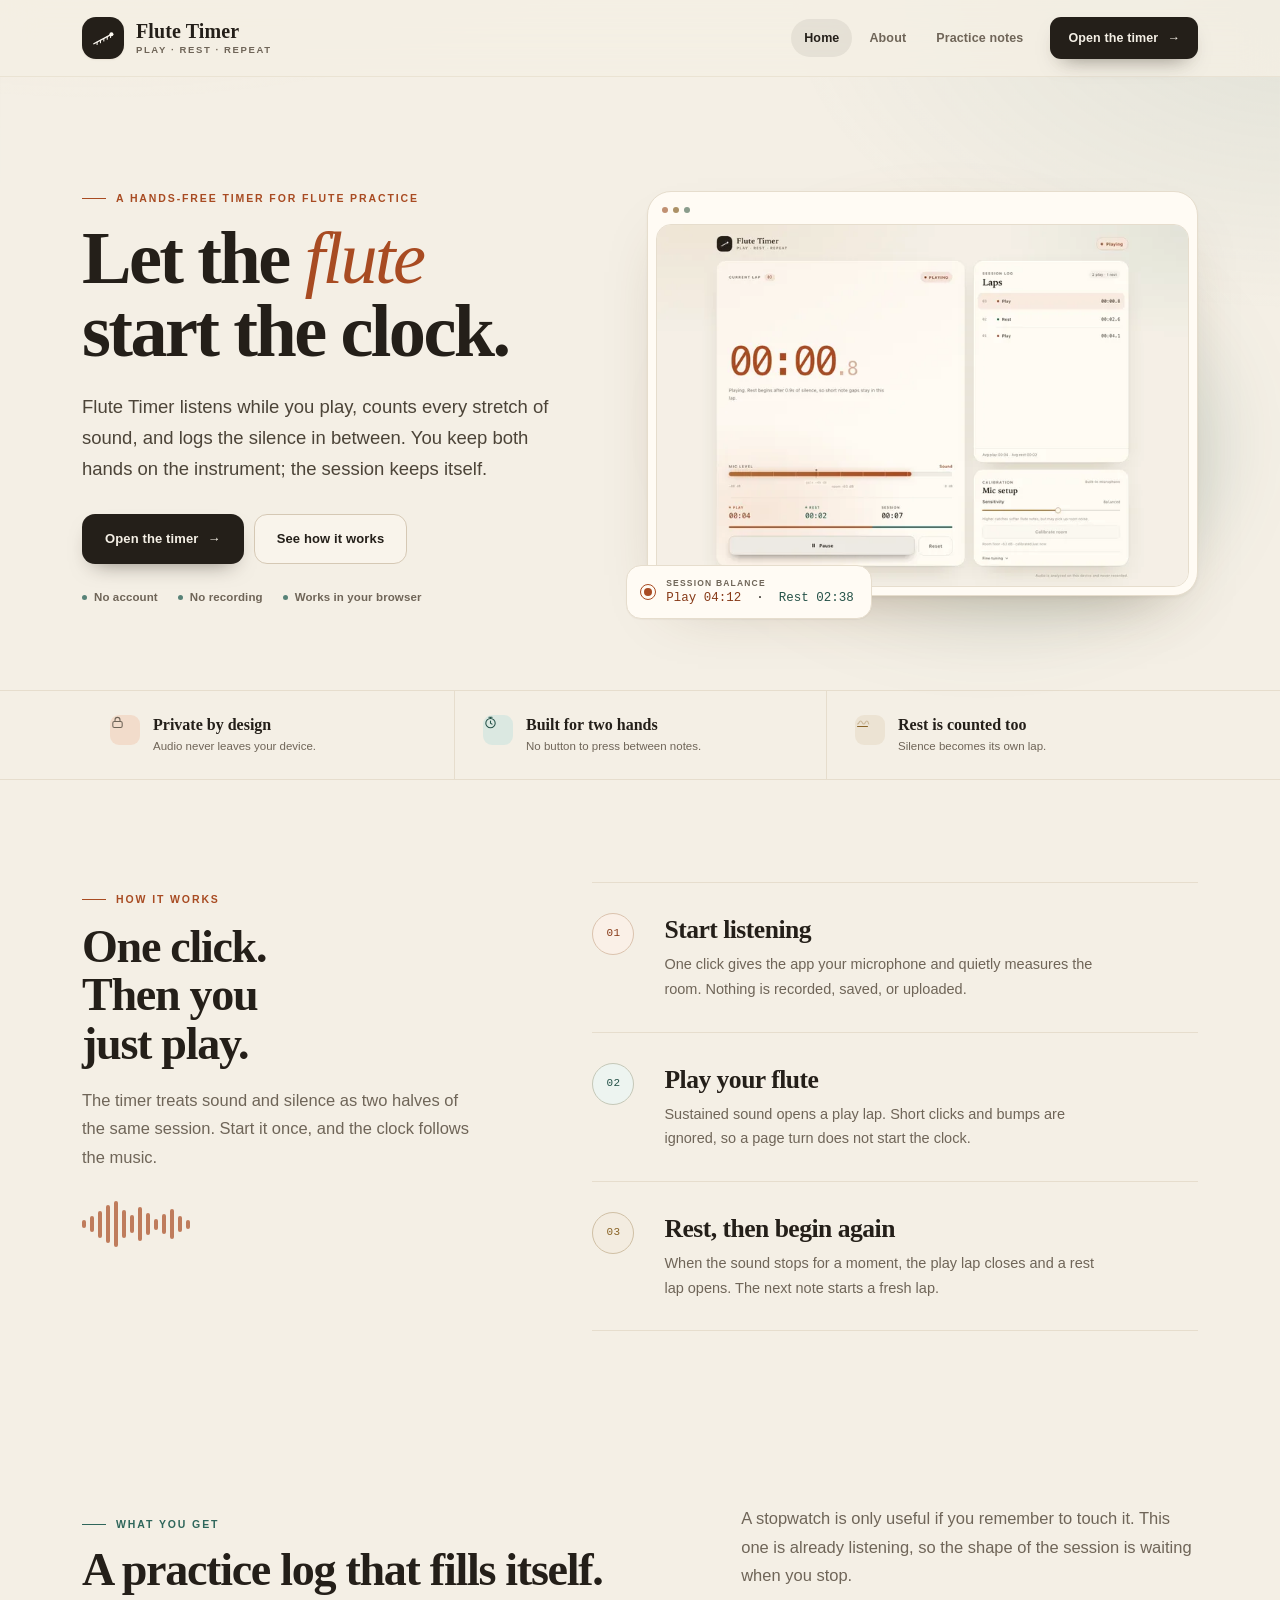
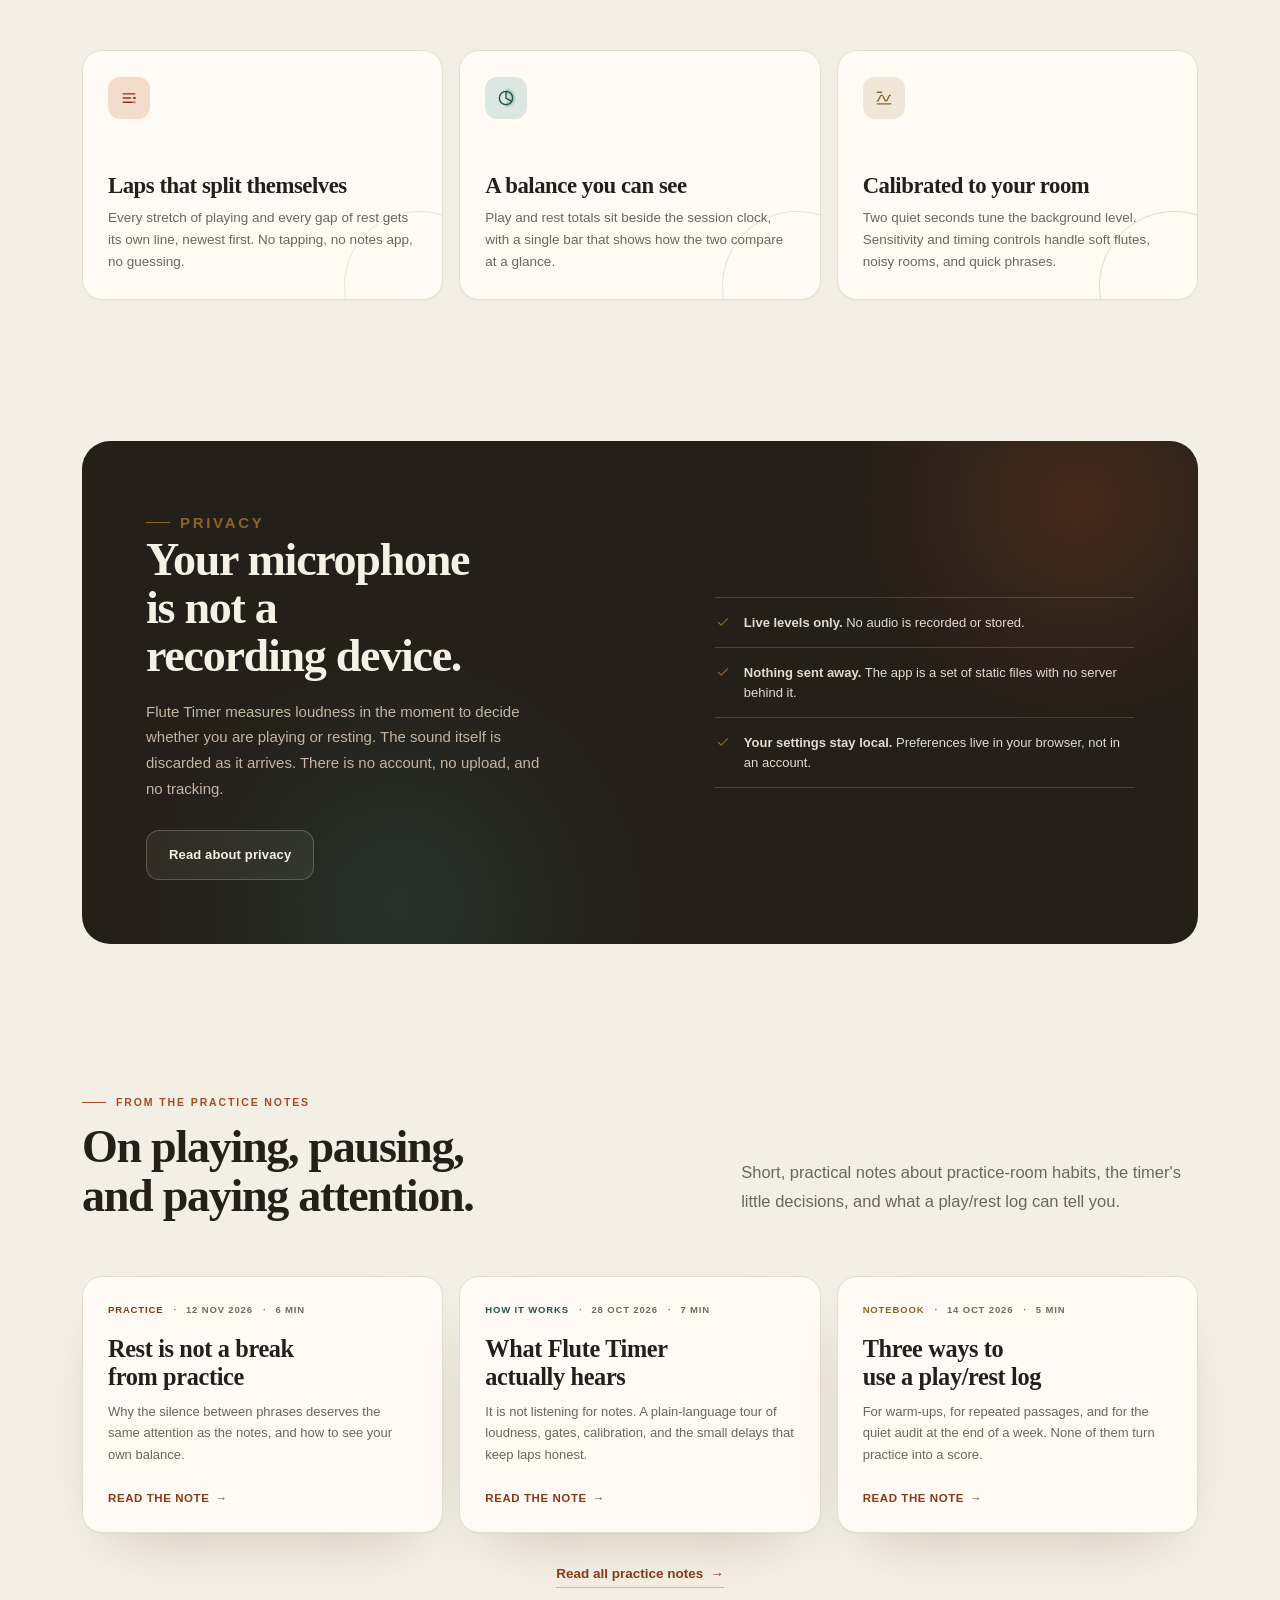
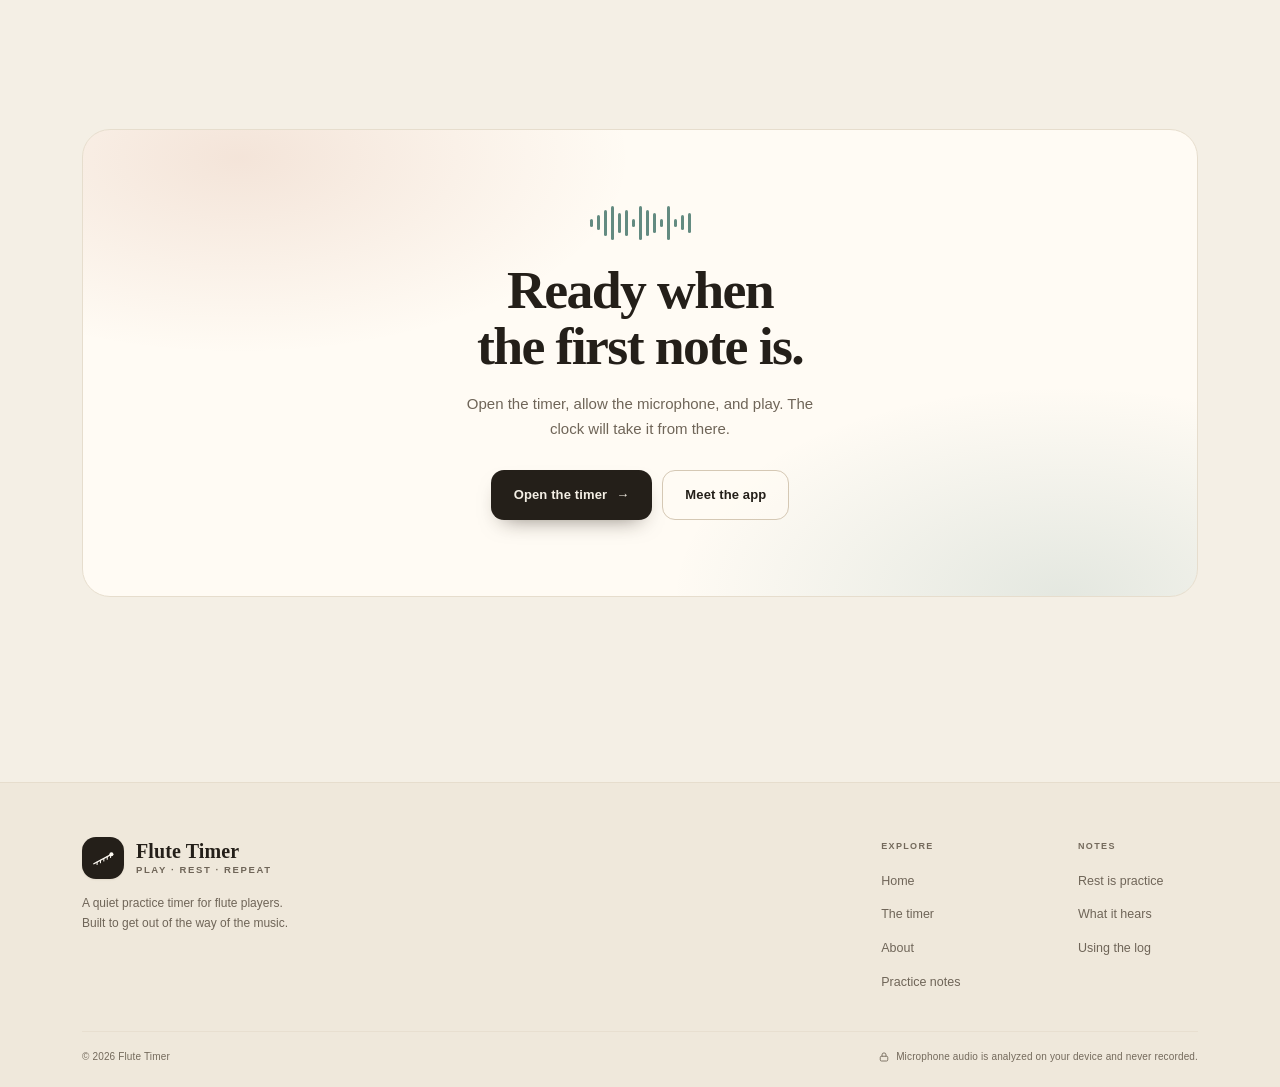
==== index.html @ d47581f1 "Build multi-page Flute Timer site for GitHub Pages" ====
<!doctype html>
<html lang="en">
<head>
  <meta charset="utf-8">
  <meta name="viewport" content="width=device-width, initial-scale=1">
  <meta name="color-scheme" content="light dark">
  <meta name="theme-color" content="#f4efe5">
  <meta name="description" content="Flute Timer is a hands-free practice timer that starts when you play, logs your rest, and keeps both hands on the flute. Audio is analyzed on your device and never recorded.">
  <meta property="og:type" content="website">
  <meta property="og:title" content="Flute Timer — let the flute start the clock">
  <meta property="og:description" content="A hands-free practice timer for flute players. It follows your sound, splits play and rest into laps, and never records a note.">
  <meta name="twitter:card" content="summary">
  <title>Flute Timer — a hands-free timer for flute practice</title>
  <link rel="icon" href="assets/favicon.svg" type="image/svg+xml">
  <link rel="apple-touch-icon" href="assets/apple-touch-icon.png">
  <link rel="stylesheet" href="assets/site.css">
  <script>document.documentElement.classList.add('js');</script>
  <script type="application/ld+json">
    {
      "@context": "https://schema.org",
      "@type": "SoftwareApplication",
      "name": "Flute Timer",
      "applicationCategory": "MusicApplication",
      "operatingSystem": "Any modern web browser",
      "description": "A hands-free stopwatch for flute practice that starts when you play and logs your rest.",
      "offers": { "@type": "Offer", "price": "0", "priceCurrency": "USD" }
    }
  </script>
</head>
<body>
  <a class="skip-link" href="#main">Skip to content</a>

  <header class="site-header">
    <div class="site-header__inner">
      <a class="site-brand" href="index.html" aria-label="Flute Timer home">
        <span class="brand-mark" aria-hidden="true">
          <svg viewBox="0 0 32 32" fill="none">
            <path d="M4.5 22.2 24.8 11.4" stroke="currentColor" stroke-width="1.6" stroke-linecap="round"/>
            <circle cx="25.4" cy="11" r="2.4" fill="currentColor"/>
            <path d="M8.4 23.2v-3.1M12.4 21.1v-3.1M16.4 19v-3.1M20.4 16.9v-3.1M24.4 14.8v-3.1" stroke="currentColor" stroke-width="1.2" stroke-linecap="round"/>
          </svg>
        </span>
        <span class="brand-text">
          <span class="brand-name">Flute Timer</span>
          <span class="brand-sub">play · rest · repeat</span>
        </span>
      </a>

      <button class="nav-toggle" type="button" aria-expanded="false" aria-controls="site-nav">
        <span class="nav-toggle__icon" aria-hidden="true"><span></span><span></span></span>
        Menu
      </button>

      <nav class="site-nav" id="site-nav" aria-label="Main">
        <a class="site-nav__link" href="index.html" aria-current="page">Home</a>
        <a class="site-nav__link" href="about.html">About</a>
        <a class="site-nav__link" href="blog/">Practice notes</a>
        <a class="btn btn--primary btn--small" href="app/">
          Open the timer <span class="btn__arrow" aria-hidden="true">→</span>
        </a>
      </nav>
    </div>
  </header>

  <main id="main">
    <section aria-label="Introduction">
      <div class="wrap">
        <div class="hero">
          <div class="hero__copy">
            <p class="eyebrow">A hands-free timer for flute practice</p>
            <h1 class="display">Let the <em>flute</em> start the clock.</h1>
            <p class="lede">Flute Timer listens while you play, counts every stretch of sound, and logs the silence in between. You keep both hands on the instrument; the session keeps itself.</p>
            <div class="actions hero__actions">
              <a class="btn btn--primary" href="app/">Open the timer <span class="btn__arrow" aria-hidden="true">→</span></a>
              <a class="btn btn--ghost" href="#how-it-works">See how it works</a>
            </div>
            <ul class="hero__assurance">
              <li>No account</li>
              <li>No recording</li>
              <li>Works in your browser</li>
            </ul>
          </div>

          <div class="hero__visual">
            <div class="app-frame">
              <div class="app-frame__bar" aria-hidden="true"><span></span><span></span><span></span></div>
              <picture>
                <source type="image/webp" srcset="assets/screenshot-720.webp 720w, assets/screenshot.webp 1440w" sizes="(max-width: 880px) 92vw, 560px">
                <img src="assets/screenshot-720.png" srcset="assets/screenshot-720.png 720w, assets/screenshot.png 1440w" sizes="(max-width: 880px) 92vw, 560px" width="1440" height="980" alt="Flute Timer running a session, with a play lap, a rest lap, and the microphone level on screen." fetchpriority="high">
              </picture>
              <div class="hero__note" aria-hidden="true">
                <span class="hero__note-dot"></span>
                <span class="hero__note-text">
                  <small>Session balance</small>
                  <strong><span class="play">Play 04:12</span> &nbsp;·&nbsp; <span class="rest">Rest 02:38</span></strong>
                </span>
              </div>
            </div>
          </div>
        </div>
      </div>
    </section>

    <section class="trust-strip" aria-label="At a glance">
      <div class="wrap">
        <div class="trust-strip__inner">
          <div class="trust-item">
            <span class="trust-item__icon" aria-hidden="true">
              <svg viewBox="0 0 24 24" fill="none"><rect x="4.5" y="10.5" width="15" height="9.5" rx="2.4" stroke="currentColor" stroke-width="1.7"/><path d="M8 10.5V7.8a4 4 0 0 1 8 0v2.7" stroke="currentColor" stroke-width="1.7" stroke-linecap="round"/></svg>
            </span>
            <div>
              <strong>Private by design</strong>
              <span>Audio never leaves your device.</span>
            </div>
          </div>
          <div class="trust-item">
            <span class="trust-item__icon" aria-hidden="true">
              <svg viewBox="0 0 24 24" fill="none"><circle cx="12" cy="13" r="7.5" stroke="currentColor" stroke-width="1.7"/><path d="M12 9.5V13l2.4 1.6M9.5 3.5h5M12 3.5v2" stroke="currentColor" stroke-width="1.7" stroke-linecap="round"/></svg>
            </span>
            <div>
              <strong>Built for two hands</strong>
              <span>No button to press between notes.</span>
            </div>
          </div>
          <div class="trust-item">
            <span class="trust-item__icon" aria-hidden="true">
              <svg viewBox="0 0 24 24" fill="none"><path d="M4 14.5c2.5 0 2.5-5 5-5s2.5 5 5 5 2.5-5 5-5 2.5 5 3 5" stroke="currentColor" stroke-width="1.7" stroke-linecap="round" stroke-linejoin="round" opacity=".35"/><path d="M4 18.5h16" stroke="currentColor" stroke-width="1.7" stroke-linecap="round"/></svg>
            </span>
            <div>
              <strong>Rest is counted too</strong>
              <span>Silence becomes its own lap.</span>
            </div>
          </div>
        </div>
      </div>
    </section>

    <section class="section" id="how-it-works">
      <div class="wrap">
        <div class="how-grid">
          <div class="how-intro">
            <p class="eyebrow">How it works</p>
            <h2 class="section-title">One click. Then you just play.</h2>
            <p class="section-lede">The timer treats sound and silence as two halves of the same session. Start it once, and the clock follows the music.</p>
            <div class="sound-bars" aria-hidden="true">
              <span></span><span></span><span></span><span></span><span></span><span></span><span></span><span></span><span></span><span></span><span></span><span></span><span></span><span></span>
            </div>
          </div>

          <ol class="steps">
            <li class="step">
              <span class="step__num" aria-hidden="true">01</span>
              <div>
                <h3>Start listening</h3>
                <p>One click gives the app your microphone and quietly measures the room. Nothing is recorded, saved, or uploaded.</p>
              </div>
            </li>
            <li class="step">
              <span class="step__num" aria-hidden="true">02</span>
              <div>
                <h3>Play your flute</h3>
                <p>Sustained sound opens a play lap. Short clicks and bumps are ignored, so a page turn does not start the clock.</p>
              </div>
            </li>
            <li class="step">
              <span class="step__num" aria-hidden="true">03</span>
              <div>
                <h3>Rest, then begin again</h3>
                <p>When the sound stops for a moment, the play lap closes and a rest lap opens. The next note starts a fresh lap.</p>
              </div>
            </li>
          </ol>
        </div>
      </div>
    </section>

    <section class="section section--tight">
      <div class="wrap">
        <div class="section-head">
          <div>
            <p class="eyebrow eyebrow--rest">What you get</p>
            <h2 class="section-title">A practice log that fills itself.</h2>
          </div>
          <p class="section-lede">A stopwatch is only useful if you remember to touch it. This one is already listening, so the shape of the session is waiting when you stop.</p>
        </div>

        <div class="feature-grid">
          <article class="feature">
            <span class="feature__icon" aria-hidden="true">
              <svg viewBox="0 0 24 24" fill="none"><path d="M5 7h14M5 12h9M5 17h11" stroke="currentColor" stroke-width="1.7" stroke-linecap="round"/><circle cx="18.5" cy="12" r="1.6" fill="currentColor"/><circle cx="18.5" cy="17" r="1.6" fill="currentColor" opacity=".45"/></svg>
            </span>
            <h3>Laps that split themselves</h3>
            <p>Every stretch of playing and every gap of rest gets its own line, newest first. No tapping, no notes app, no guessing.</p>
          </article>

          <article class="feature">
            <span class="feature__icon" aria-hidden="true">
              <svg viewBox="0 0 24 24" fill="none"><circle cx="12" cy="12" r="8" stroke="currentColor" stroke-width="1.7"/><path d="M12 4v8l5.4 3.1" stroke="currentColor" stroke-width="1.7" stroke-linecap="round"/><path d="M12 4a8 8 0 0 1 0 16" stroke="currentColor" stroke-width="7" opacity=".18"/></svg>
            </span>
            <h3>A balance you can see</h3>
            <p>Play and rest totals sit beside the session clock, with a single bar that shows how the two compare at a glance.</p>
          </article>

          <article class="feature">
            <span class="feature__icon" aria-hidden="true">
              <svg viewBox="0 0 24 24" fill="none"><path d="M4 15.5c2.6 0 2.6-7 5.2-7s2.6 7 5.2 7 2.6-7 5.2-7" stroke="currentColor" stroke-width="1.7" stroke-linecap="round"/><path d="M4 19h16M4 5h5" stroke="currentColor" stroke-width="1.7" stroke-linecap="round"/></svg>
            </span>
            <h3>Calibrated to your room</h3>
            <p>Two quiet seconds tune the background level. Sensitivity and timing controls handle soft flutes, noisy rooms, and quick phrases.</p>
          </article>
        </div>
      </div>
    </section>

    <section class="section section--tight">
      <div class="wrap">
        <div class="privacy-panel" id="privacy">
          <div>
            <p class="eyebrow eyebrow--gold">Privacy</p>
            <h2>Your microphone is not a recording device.</h2>
            <p>Flute Timer measures loudness in the moment to decide whether you are playing or resting. The sound itself is discarded as it arrives. There is no account, no upload, and no tracking.</p>
            <div class="actions">
              <a class="btn btn--ghost" href="about.html#privacy">Read about privacy</a>
            </div>
          </div>

          <ul class="privacy-list">
            <li>
              <svg viewBox="0 0 24 24" fill="none" aria-hidden="true"><path d="m5 12.5 4.2 4.2L19 6.9" stroke="currentColor" stroke-width="2" stroke-linecap="round" stroke-linejoin="round"/></svg>
              <span><strong>Live levels only.</strong> No audio is recorded or stored.</span>
            </li>
            <li>
              <svg viewBox="0 0 24 24" fill="none" aria-hidden="true"><path d="m5 12.5 4.2 4.2L19 6.9" stroke="currentColor" stroke-width="2" stroke-linecap="round" stroke-linejoin="round"/></svg>
              <span><strong>Nothing sent away.</strong> The app is a set of static files with no server behind it.</span>
            </li>
            <li>
              <svg viewBox="0 0 24 24" fill="none" aria-hidden="true"><path d="m5 12.5 4.2 4.2L19 6.9" stroke="currentColor" stroke-width="2" stroke-linecap="round" stroke-linejoin="round"/></svg>
              <span><strong>Your settings stay local.</strong> Preferences live in your browser, not in an account.</span>
            </li>
          </ul>
        </div>
      </div>
    </section>

    <section class="section section--tight">
      <div class="wrap">
        <div class="section-head">
          <div>
            <p class="eyebrow">From the practice notes</p>
            <h2 class="section-title">On playing, pausing, and paying attention.</h2>
          </div>
          <p class="section-lede">Short, practical notes about practice-room habits, the timer's little decisions, and what a play/rest log can tell you.</p>
        </div>

        <div class="post-grid">
          <a class="post-card" href="blog/why-rest-is-practice.html">
            <span class="post-card__meta">
              <span class="post-card__category">Practice</span>
              <span>12 Nov 2026</span>
              <span>6 min</span>
            </span>
            <h3>Rest is not a break from practice</h3>
            <p>Why the silence between phrases deserves the same attention as the notes, and how to see your own balance.</p>
            <span class="post-card__more">Read the note</span>
          </a>

          <a class="post-card" href="blog/how-the-timer-hears-you.html">
            <span class="post-card__meta">
              <span class="post-card__category post-card__category--rest">How it works</span>
              <span>28 Oct 2026</span>
              <span>7 min</span>
            </span>
            <h3>What Flute Timer actually hears</h3>
            <p>It is not listening for notes. A plain-language tour of loudness, gates, calibration, and the small delays that keep laps honest.</p>
            <span class="post-card__more">Read the note</span>
          </a>

          <a class="post-card" href="blog/making-a-practice-log.html">
            <span class="post-card__meta">
              <span class="post-card__category post-card__category--gold">Notebook</span>
              <span>14 Oct 2026</span>
              <span>5 min</span>
            </span>
            <h3>Three ways to use a play/rest log</h3>
            <p>For warm-ups, for repeated passages, and for the quiet audit at the end of a week. None of them turn practice into a score.</p>
            <span class="post-card__more">Read the note</span>
          </a>
        </div>

        <div class="blog-foot">
          <a class="text-link" href="blog/">Read all practice notes <span aria-hidden="true">→</span></a>
        </div>
      </div>
    </section>

    <section class="section section--tight">
      <div class="wrap">
        <div class="final-cta">
          <div class="final-cta__bars" aria-hidden="true">
            <span></span><span></span><span></span><span></span><span></span><span></span><span></span><span></span><span></span><span></span><span></span><span></span><span></span><span></span><span></span>
          </div>
          <h2>Ready when the first note is.</h2>
          <p>Open the timer, allow the microphone, and play. The clock will take it from there.</p>
          <div class="actions">
            <a class="btn btn--primary" href="app/">Open the timer <span class="btn__arrow" aria-hidden="true">→</span></a>
            <a class="btn btn--ghost" href="about.html">Meet the app</a>
          </div>
        </div>
      </div>
    </section>
  </main>

  <footer class="site-footer">
    <div class="wrap">
      <div class="site-footer__inner">
        <div class="site-footer__brand">
          <a class="site-brand" href="index.html" aria-label="Flute Timer home">
            <span class="brand-mark" aria-hidden="true">
              <svg viewBox="0 0 32 32" fill="none">
                <path d="M4.5 22.2 24.8 11.4" stroke="currentColor" stroke-width="1.6" stroke-linecap="round"/>
                <circle cx="25.4" cy="11" r="2.4" fill="currentColor"/>
                <path d="M8.4 23.2v-3.1M12.4 21.1v-3.1M16.4 19v-3.1M20.4 16.9v-3.1M24.4 14.8v-3.1" stroke="currentColor" stroke-width="1.2" stroke-linecap="round"/>
              </svg>
            </span>
            <span class="brand-text">
              <span class="brand-name">Flute Timer</span>
              <span class="brand-sub">play · rest · repeat</span>
            </span>
          </a>
          <p>A quiet practice timer for flute players. Built to get out of the way of the music.</p>
        </div>

        <div class="site-footer__col">
          <h2>Explore</h2>
          <ul>
            <li><a href="index.html">Home</a></li>
            <li><a href="app/">The timer</a></li>
            <li><a href="about.html">About</a></li>
            <li><a href="blog/">Practice notes</a></li>
          </ul>
        </div>

        <div class="site-footer__col">
          <h2>Notes</h2>
          <ul>
            <li><a href="blog/why-rest-is-practice.html">Rest is practice</a></li>
            <li><a href="blog/how-the-timer-hears-you.html">What it hears</a></li>
            <li><a href="blog/making-a-practice-log.html">Using the log</a></li>
          </ul>
        </div>
      </div>

      <div class="site-footer__base">
        <span>© <span data-year>2026</span> Flute Timer</span>
        <span>
          <svg viewBox="0 0 24 24" fill="none" aria-hidden="true"><rect x="4.5" y="10.5" width="15" height="9.5" rx="2.4" stroke="currentColor" stroke-width="1.8"/><path d="M8 10.5V7.8a4 4 0 0 1 8 0v2.7" stroke="currentColor" stroke-width="1.8" stroke-linecap="round"/></svg>
          Microphone audio is analyzed on your device and never recorded.
        </span>
      </div>
    </div>
  </footer>

  <script src="assets/site.js" defer></script>
</body>
</html>
---- assets/site.css ----
/* ---------------------------------------------------------------
   Flute Timer — site styles
   Shared by the homepage, about page and practice notes.
   --------------------------------------------------------------- */
:root {
  --bg: #f4efe5;
  --bg-deep: #ece4d5;
  --card: #fffbf4;
  --card-translucent: rgba(255, 251, 244, 0.8);
  --ink: #241f19;
  --ink-soft: #4c4438;
  --muted: #6f6558;
  --faint: #746a5c;
  --line: #e6ddcd;
  --line-strong: #d5c8b4;
  --play: #a84b22;
  --play-deep: #873a18;
  --play-soft: #f2dccb;
  --play-wash: #faf0e7;
  --rest: #2f665b;
  --rest-deep: #255248;
  --rest-soft: #dbe8e1;
  --rest-wash: #edf4f0;
  --gold: #8a6427;
  --night: #241f19;
  --night-soft: #352d24;
  --night-ink: #f7f0e4;
  --night-muted: #c4b6a2;
  --shadow-card: 0 1px 1px rgba(87, 63, 28, 0.04), 0 26px 60px -32px rgba(87, 63, 28, 0.32);
  --shadow-lift: 0 2px 3px rgba(87, 63, 28, 0.05), 0 30px 60px -30px rgba(87, 63, 28, 0.34);
  --radius-xl: 28px;
  --radius-lg: 20px;
  --radius-md: 13px;
  --serif: "Iowan Old Style", "Palatino Linotype", Palatino, "Book Antiqua", Georgia, serif;
  --sans: -apple-system, BlinkMacSystemFont, "Segoe UI", "Helvetica Neue", Arial, sans-serif;
  --mono: "SF Mono", "SFMono-Regular", ui-monospace, Menlo, Monaco, "Cascadia Code", monospace;
  --ease: cubic-bezier(0.22, 0.68, 0.32, 1);
  --wrap: 1180px;
  --pad: clamp(20px, 4vw, 32px);
}

@media (prefers-color-scheme: dark) {
  :root {
    --bg: #17130f;
    --bg-deep: #100d0a;
    --card: #211c16;
    --card-translucent: rgba(33, 28, 22, 0.82);
    --ink: #f5eee1;
    --ink-soft: #d2c6b4;
    --muted: #a99c8a;
    --faint: #9a8d7c;
    --line: #382f25;
    --line-strong: #4b3f31;
    --play: #e89a6e;
    --play-deep: #f4b28a;
    --play-soft: #39251a;
    --play-wash: #281d16;
    --rest: #8bc9b8;
    --rest-deep: #a6dbcd;
    --rest-soft: #1c302a;
    --rest-wash: #1a2622;
    --gold: #d3ab72;
    --night: #0d0b09;
    --night-soft: #1d1914;
    --night-ink: #f7f0e4;
    --night-muted: #b3a694;
    --shadow-card: 0 1px 1px rgba(0, 0, 0, 0.24), 0 30px 70px -36px rgba(0, 0, 0, 0.9);
    --shadow-lift: 0 2px 4px rgba(0, 0, 0, 0.3), 0 36px 76px -34px rgba(0, 0, 0, 0.95);
  }
}

*,
*::before,
*::after {
  box-sizing: border-box;
}

html {
  min-height: 100%;
  background: var(--bg);
  scroll-behavior: smooth;
  scroll-padding-top: 96px;
}

body {
  min-height: 100vh;
  margin: 0;
  color: var(--ink);
  background:
    radial-gradient(1100px 580px at 8% -6%, rgba(198, 149, 92, 0.14), transparent 62%),
    radial-gradient(900px 540px at 102% 0%, rgba(68, 116, 104, 0.11), transparent 58%),
    var(--bg);
  font-family: var(--sans);
  font-size: 16px;
  line-height: 1.6;
  -webkit-font-smoothing: antialiased;
  text-rendering: optimizeLegibility;
  overflow-x: hidden;
}

body::after {
  content: "";
  position: fixed;
  inset: 0;
  z-index: -1;
  pointer-events: none;
  opacity: 0.22;
  background-image: url("data:image/svg+xml,%3Csvg viewBox='0 0 160 160' xmlns='http://www.w3.org/2000/svg'%3E%3Cfilter id='n'%3E%3CfeTurbulence type='fractalNoise' baseFrequency='.82' numOctaves='3' stitchTiles='stitch'/%3E%3C/filter%3E%3Crect width='100%25' height='100%25' filter='url(%23n)' opacity='.22'/%3E%3C/svg%3E");
}

@media (prefers-color-scheme: dark) {
  body {
    background:
      radial-gradient(1100px 580px at 8% -6%, rgba(173, 120, 65, 0.12), transparent 62%),
      radial-gradient(900px 540px at 102% 0%, rgba(72, 126, 112, 0.1), transparent 58%),
      var(--bg);
  }

  body::after {
    opacity: 0.16;
    mix-blend-mode: screen;
  }
}

img {
  max-width: 100%;
  height: auto;
}

a {
  color: inherit;
}

button {
  font: inherit;
  color: inherit;
}

::selection {
  color: var(--bg);
  background: var(--gold);
}

:focus-visible {
  outline: 2px solid var(--gold);
  outline-offset: 3px;
}

h1,
h2,
h3,
h4,
p,
figure,
blockquote,
ul,
ol {
  margin-top: 0;
}

h1,
h2,
h3,
h4 {
  font-family: var(--serif);
  font-weight: 600;
  line-height: 1.05;
  letter-spacing: -0.02em;
  text-wrap: balance;
}

p {
  text-wrap: pretty;
}

.wrap {
  width: min(var(--wrap), 100%);
  margin: 0 auto;
  padding: 0 var(--pad);
}

.narrow {
  width: min(780px, 100%);
  margin: 0 auto;
  padding: 0 var(--pad);
}

.skip-link {
  position: fixed;
  top: 12px;
  left: 12px;
  z-index: 100;
  padding: 10px 16px;
  color: var(--bg);
  background: var(--ink);
  border-radius: 10px;
  font-size: 13px;
  font-weight: 650;
  text-decoration: none;
  transform: translateY(-160%);
  transition: transform 0.2s var(--ease);
}

.skip-link:focus {
  transform: translateY(0);
}

/* ---------------------------------------------------------------
   Type helpers
   --------------------------------------------------------------- */
.eyebrow {
  display: inline-flex;
  align-items: center;
  gap: 10px;
  margin: 0 0 18px;
  color: var(--play);
  font-size: 10.5px;
  font-weight: 750;
  letter-spacing: 0.18em;
  line-height: 1;
  text-transform: uppercase;
}

.eyebrow::before {
  content: "";
  width: 24px;
  height: 1px;
  background: currentColor;
}

.eyebrow--rest {
  color: var(--rest);
}

.eyebrow--gold {
  color: var(--gold);
}

.display {
  margin-bottom: 22px;
  font-size: clamp(2.7rem, 5.8vw, 5.1rem);
  line-height: 0.99;
  letter-spacing: -0.035em;
}

.display em {
  color: var(--play);
  font-style: italic;
  font-weight: 500;
}

.section-title {
  margin-bottom: 18px;
  font-size: clamp(2rem, 3.6vw, 3.15rem);
  letter-spacing: -0.028em;
}

.section-lede {
  max-width: 50ch;
  margin-bottom: 0;
  color: var(--muted);
  font-size: 16.5px;
  line-height: 1.72;
}

.lede {
  max-width: 50ch;
  margin-bottom: 0;
  color: var(--ink-soft);
  font-size: clamp(16.5px, 1.5vw, 18.5px);
  line-height: 1.68;
}

.mono {
  font-family: var(--mono);
  font-variant-numeric: tabular-nums;
}

.text-link {
  display: inline-flex;
  align-items: center;
  gap: 7px;
  color: var(--play-deep);
  font-size: 13.5px;
  font-weight: 650;
  text-decoration: none;
  border-bottom: 1px solid color-mix(in srgb, var(--play) 35%, transparent);
  padding-bottom: 2px;
  transition: color 0.2s var(--ease), border-color 0.2s var(--ease);
}

.text-link:hover {
  color: var(--play);
  border-color: var(--play);
}

.text-link--rest {
  color: var(--rest-deep);
  border-color: color-mix(in srgb, var(--rest) 32%, transparent);
}

.text-link--rest:hover {
  color: var(--rest);
  border-color: var(--rest);
}

/* ---------------------------------------------------------------
   Header
   --------------------------------------------------------------- */
.site-header {
  position: sticky;
  top: 0;
  z-index: 50;
  border-bottom: 1px solid color-mix(in srgb, var(--line) 74%, transparent);
  background: color-mix(in srgb, var(--bg) 82%, transparent);
  backdrop-filter: blur(18px) saturate(1.15);
  -webkit-backdrop-filter: blur(18px) saturate(1.15);
}

.site-header__inner {
  width: min(var(--wrap), 100%);
  min-height: 76px;
  margin: 0 auto;
  padding: 0 var(--pad);
  display: flex;
  align-items: center;
  justify-content: space-between;
  gap: 24px;
}

.site-brand {
  display: inline-flex;
  align-items: center;
  gap: 12px;
  flex: 0 0 auto;
  color: inherit;
  text-decoration: none;
  user-select: none;
}

.site-brand .brand-mark {
  display: grid;
  place-items: center;
  width: 42px;
  height: 42px;
  color: var(--card);
  background: var(--ink);
  border-radius: 14px;
  box-shadow: 0 1px 2px rgba(87, 63, 28, 0.08);
  transition: transform 0.25s var(--ease), border-radius 0.25s var(--ease);
}

.site-brand:hover .brand-mark {
  border-radius: 17px;
  transform: rotate(-3deg);
}

.site-brand .brand-mark svg {
  width: 27px;
  height: 27px;
}

.brand-text {
  display: flex;
  flex-direction: column;
  gap: 4px;
}

.brand-name {
  font-family: var(--serif);
  font-size: 20px;
  font-weight: 600;
  line-height: 0.95;
  letter-spacing: 0.005em;
}

.brand-sub {
  color: var(--muted);
  font-size: 9.5px;
  font-weight: 650;
  letter-spacing: 0.17em;
  line-height: 1;
  text-transform: uppercase;
}

.site-nav {
  display: flex;
  align-items: center;
  gap: 4px;
}

.site-nav__link {
  padding: 9px 13px;
  color: var(--muted);
  border-radius: 999px;
  font-size: 12.5px;
  font-weight: 600;
  letter-spacing: 0.01em;
  text-decoration: none;
  transition: color 0.2s var(--ease), background 0.2s var(--ease);
}

.site-nav__link:hover {
  color: var(--ink);
  background: color-mix(in srgb, var(--ink) 5%, transparent);
}

.site-nav__link[aria-current="page"] {
  color: var(--ink);
  background: color-mix(in srgb, var(--ink) 7%, transparent);
}

.site-nav .btn {
  margin-left: 10px;
}

.nav-toggle {
  display: none;
  align-items: center;
  gap: 9px;
  min-height: 42px;
  padding: 0 14px;
  color: var(--ink-soft);
  background: color-mix(in srgb, var(--card) 74%, transparent);
  border: 1px solid var(--line);
  border-radius: 12px;
  font-size: 12px;
  font-weight: 650;
  cursor: pointer;
  -webkit-tap-highlight-color: transparent;
}

.nav-toggle__icon {
  position: relative;
  display: block;
  width: 15px;
  height: 10px;
}

.nav-toggle__icon span {
  position: absolute;
  left: 0;
  width: 15px;
  height: 1.5px;
  background: currentColor;
  border-radius: 2px;
  transition: transform 0.22s var(--ease), top 0.22s var(--ease);
}

.nav-toggle__icon span:first-child {
  top: 1px;
}

.nav-toggle__icon span:last-child {
  top: 7px;
}

.nav-toggle[aria-expanded="true"] .nav-toggle__icon span:first-child {
  top: 4.5px;
  transform: rotate(45deg);
}

.nav-toggle[aria-expanded="true"] .nav-toggle__icon span:last-child {
  top: 4.5px;
  transform: rotate(-45deg);
}

/* ---------------------------------------------------------------
   Buttons
   --------------------------------------------------------------- */
.btn {
  display: inline-flex;
  align-items: center;
  justify-content: center;
  gap: 9px;
  min-height: 50px;
  padding: 0 22px;
  color: var(--ink);
  background: transparent;
  border: 1px solid transparent;
  border-radius: 13px;
  font-size: 13px;
  font-weight: 650;
  letter-spacing: 0.01em;
  line-height: 1;
  text-decoration: none;
  cursor: pointer;
  transition: transform 0.2s var(--ease), background 0.2s var(--ease), border-color 0.2s var(--ease), box-shadow 0.2s var(--ease);
  -webkit-tap-highlight-color: transparent;
}

.btn:hover {
  transform: translateY(-1px);
}

.btn:active {
  transform: translateY(0);
}

.btn--primary {
  color: var(--bg);
  background: var(--ink);
  box-shadow: 0 10px 22px -12px rgba(37, 29, 18, 0.6);
}

.btn--primary:hover {
  box-shadow: 0 14px 28px -12px rgba(37, 29, 18, 0.66);
}

.btn--accent {
  color: #fff8ef;
  background: var(--play-deep);
  box-shadow: 0 10px 22px -12px rgba(120, 45, 12, 0.5);
}

.btn--accent:hover {
  background: var(--play);
  box-shadow: 0 14px 28px -12px rgba(120, 45, 12, 0.56);
}

.btn--ghost {
  color: var(--ink);
  background: color-mix(in srgb, var(--card) 42%, transparent);
  border-color: var(--line-strong);
}

.btn--ghost:hover {
  background: var(--card);
  border-color: var(--ink-soft);
}

.btn--small {
  min-height: 42px;
  padding: 0 17px;
  border-radius: 11px;
  font-size: 12.5px;
}

.btn__arrow {
  transition: transform 0.22s var(--ease);
}

.btn:hover .btn__arrow {
  transform: translateX(3px);
}

.actions {
  display: flex;
  align-items: center;
  flex-wrap: wrap;
  gap: 10px;
}

/* ---------------------------------------------------------------
   Hero
   --------------------------------------------------------------- */
.hero {
  display: grid;
  grid-template-columns: minmax(0, 0.94fr) minmax(0, 1.06fr);
  gap: clamp(38px, 6vw, 80px);
  align-items: center;
  padding: clamp(54px, 8.5vw, 104px) 0 clamp(48px, 7vw, 84px);
}

.hero__copy {
  position: relative;
  z-index: 1;
}

.hero .display {
  max-width: 12ch;
}

.hero .lede {
  margin-bottom: 30px;
}

.hero__assurance {
  display: flex;
  flex-wrap: wrap;
  gap: 9px 20px;
  margin: 24px 0 0;
  padding: 0;
  list-style: none;
  color: var(--muted);
  font-size: 11.5px;
  font-weight: 550;
  letter-spacing: 0.01em;
}

.hero__assurance li {
  display: inline-flex;
  align-items: center;
  gap: 7px;
}

.hero__assurance li::before {
  content: "";
  width: 5px;
  height: 5px;
  background: var(--rest);
  border-radius: 50%;
  opacity: 0.8;
}

.hero__visual {
  position: relative;
  z-index: 0;
}

.hero__visual::before {
  content: "";
  position: absolute;
  z-index: -1;
  inset: 10% -5% -8% 10%;
  background:
    radial-gradient(circle at 24% 28%, color-mix(in srgb, var(--play) 22%, transparent), transparent 60%),
    radial-gradient(circle at 78% 72%, color-mix(in srgb, var(--rest) 20%, transparent), transparent 62%);
  filter: blur(38px);
  border-radius: 50%;
}

.app-frame {
  position: relative;
  padding: 8px;
  background: var(--card);
  border: 1px solid var(--line);
  border-radius: 24px;
  box-shadow: var(--shadow-lift);
}

.app-frame__bar {
  display: flex;
  align-items: center;
  gap: 5px;
  height: 24px;
  padding: 0 6px 4px;
}

.app-frame__bar span {
  width: 6px;
  height: 6px;
  background: var(--line-strong);
  border-radius: 50%;
}

.app-frame__bar span:first-child {
  background: color-mix(in srgb, var(--play) 45%, var(--line-strong));
}

.app-frame__bar span:nth-child(2) {
  background: color-mix(in srgb, var(--gold) 55%, var(--line-strong));
}

.app-frame__bar span:nth-child(3) {
  background: color-mix(in srgb, var(--rest) 45%, var(--line-strong));
}

.app-frame picture,
.app-frame img {
  display: block;
  width: 100%;
}

.app-frame img {
  border: 1px solid var(--line);
  border-radius: 15px;
}

.hero__note {
  position: absolute;
  left: -22px;
  bottom: -24px;
  display: flex;
  align-items: center;
  gap: 14px;
  padding: 13px 17px;
  background: var(--card);
  border: 1px solid var(--line);
  border-radius: 15px;
  box-shadow: var(--shadow-card);
}

.hero__note-dot {
  position: relative;
  width: 8px;
  height: 8px;
  background: var(--play);
  border-radius: 50%;
}

.hero__note-dot::after {
  content: "";
  position: absolute;
  inset: -4px;
  border: 1px solid var(--play);
  border-radius: 50%;
  animation: note-pulse 2.4s var(--ease) infinite;
}

@keyframes note-pulse {
  0% { opacity: 0.6; transform: scale(0.6); }
  70%, 100% { opacity: 0; transform: scale(1.6); }
}

.hero__note-text {
  display: flex;
  flex-direction: column;
  gap: 2px;
  line-height: 1.15;
}

.hero__note-text small {
  color: var(--muted);
  font-size: 8.5px;
  font-weight: 700;
  letter-spacing: 0.14em;
  text-transform: uppercase;
}

.hero__note-text strong {
  font-family: var(--mono);
  font-size: 12.5px;
  font-weight: 500;
  font-variant-numeric: tabular-nums;
}

.hero__note-text strong .play {
  color: var(--play-deep);
}

.hero__note-text strong .rest {
  color: var(--rest-deep);
}

/* ---------------------------------------------------------------
   Trust strip
   --------------------------------------------------------------- */
.trust-strip {
  border-top: 1px solid var(--line);
  border-bottom: 1px solid var(--line);
}

.trust-strip__inner {
  display: grid;
  grid-template-columns: repeat(3, minmax(0, 1fr));
}

.trust-item {
  display: flex;
  align-items: flex-start;
  gap: 13px;
  padding: 24px clamp(14px, 2.4vw, 28px);
}

.trust-item + .trust-item {
  border-left: 1px solid var(--line);
}

.trust-item__icon {
  display: grid;
  place-items: center;
  width: 30px;
  height: 30px;
  flex: 0 0 auto;
  color: var(--play-deep);
  background: var(--play-soft);
  border-radius: 9px;
}

.trust-item:nth-child(2) .trust-item__icon {
  color: var(--rest-deep);
  background: var(--rest-soft);
}

.trust-item:nth-child(3) .trust-item__icon {
  color: var(--gold);
  background: color-mix(in srgb, var(--gold) 16%, var(--card));
}

.trust-item__icon svg {
  width: 15px;
  height: 15px;
}

.trust-item strong {
  display: block;
  margin-bottom: 3px;
  font-family: var(--serif);
  font-size: 16px;
  font-weight: 600;
  line-height: 1.2;
}

.trust-item span {
  display: block;
  color: var(--muted);
  font-size: 11.5px;
  line-height: 1.5;
}

/* ---------------------------------------------------------------
   Sections
   --------------------------------------------------------------- */
.section {
  padding: clamp(58px, 8vw, 108px) 0;
}

.section--tight {
  padding: clamp(44px, 5.5vw, 74px) 0;
}

.section-head {
  display: grid;
  grid-template-columns: minmax(0, 1.02fr) minmax(0, 0.8fr);
  gap: clamp(28px, 6vw, 80px);
  align-items: end;
  margin-bottom: clamp(32px, 4.5vw, 56px);
}

.section-head .eyebrow {
  margin-bottom: 16px;
}

.section-head .section-title {
  margin-bottom: 0;
}

.section-head .section-lede {
  padding-bottom: 5px;
}

.how-grid {
  display: grid;
  grid-template-columns: minmax(0, 0.82fr) minmax(0, 1.18fr);
  gap: clamp(36px, 7vw, 92px);
  align-items: start;
}

.how-intro {
  position: sticky;
  top: 108px;
}

.how-intro .section-title {
  max-width: 10ch;
}

.how-intro .section-lede {
  margin-bottom: 26px;
}

.steps {
  margin: 0;
  padding: 0;
  list-style: none;
  counter-reset: step;
}

.step {
  display: grid;
  grid-template-columns: 48px minmax(0, 1fr);
  gap: clamp(16px, 2.4vw, 24px);
  padding: clamp(22px, 3vw, 30px) 0;
  border-top: 1px solid var(--line);
}

.step:last-child {
  border-bottom: 1px solid var(--line);
}

.step__num {
  display: grid;
  place-items: center;
  width: 42px;
  height: 42px;
  color: var(--play-deep);
  background: var(--play-wash);
  border: 1px solid color-mix(in srgb, var(--play) 18%, var(--line));
  border-radius: 50%;
  font-family: var(--mono);
  font-size: 11px;
  font-variant-numeric: tabular-nums;
  letter-spacing: 0.02em;
}

.step:nth-child(2) .step__num {
  color: var(--rest-deep);
  background: var(--rest-wash);
  border-color: color-mix(in srgb, var(--rest) 18%, var(--line));
}

.step:nth-child(3) .step__num {
  color: var(--gold);
  background: color-mix(in srgb, var(--gold) 10%, var(--card));
  border-color: color-mix(in srgb, var(--gold) 24%, var(--line));
}

.step h3 {
  margin: 3px 0 8px;
  font-size: clamp(1.3rem, 2vw, 1.6rem);
  line-height: 1.1;
}

.step p {
  max-width: 54ch;
  margin-bottom: 0;
  color: var(--muted);
  font-size: 14.5px;
  line-height: 1.7;
}

/* Sound bars decoration */
.sound-bars {
  display: flex;
  align-items: center;
  gap: 4px;
  height: 46px;
  margin-top: 30px;
  color: var(--play);
}

.sound-bars span {
  width: 4px;
  height: 28%;
  background: currentColor;
  border-radius: 999px;
  opacity: 0.7;
  animation: bar-breathe 3.8s var(--ease) infinite;
}

.sound-bars span:nth-child(2n) { animation-delay: -0.5s; }
.sound-bars span:nth-child(3n) { animation-delay: -1.2s; }
.sound-bars span:nth-child(4n) { animation-delay: -1.9s; }
.sound-bars span:nth-child(5n) { animation-delay: -2.6s; }

.sound-bars span:nth-child(1) { height: 18%; }
.sound-bars span:nth-child(2) { height: 36%; }
.sound-bars span:nth-child(3) { height: 58%; }
.sound-bars span:nth-child(4) { height: 82%; }
.sound-bars span:nth-child(5) { height: 100%; }
.sound-bars span:nth-child(6) { height: 62%; }
.sound-bars span:nth-child(7) { height: 38%; }
.sound-bars span:nth-child(8) { height: 74%; }
.sound-bars span:nth-child(9) { height: 48%; }
.sound-bars span:nth-child(10) { height: 24%; }
.sound-bars span:nth-child(11) { height: 44%; }
.sound-bars span:nth-child(12) { height: 66%; }
.sound-bars span:nth-child(13) { height: 34%; }
.sound-bars span:nth-child(14) { height: 20%; }

@keyframes bar-breathe {
  0%, 100% { transform: scaleY(0.72); opacity: 0.55; }
  45% { transform: scaleY(1); opacity: 0.95; }
}

/* ---------------------------------------------------------------
   Features
   --------------------------------------------------------------- */
.feature-grid {
  display: grid;
  grid-template-columns: repeat(3, minmax(0, 1fr));
  gap: 16px;
}

.feature {
  position: relative;
  display: flex;
  flex-direction: column;
  min-height: 250px;
  padding: 26px 25px;
  background: var(--card);
  border: 1px solid var(--line);
  border-radius: var(--radius-lg);
  box-shadow: 0 1px 2px rgba(87, 63, 28, 0.04);
  overflow: hidden;
}

.feature::after {
  content: "";
  position: absolute;
  right: -52px;
  bottom: -62px;
  width: 150px;
  height: 150px;
  border: 1px solid color-mix(in srgb, var(--play) 14%, transparent);
  border-radius: 50%;
  pointer-events: none;
}

.feature:nth-child(2)::after {
  border-color: color-mix(in srgb, var(--rest) 16%, transparent);
}

.feature:nth-child(3)::after {
  border-color: color-mix(in srgb, var(--gold) 22%, transparent);
}

.feature__icon {
  display: grid;
  place-items: center;
  width: 42px;
  height: 42px;
  margin-bottom: auto;
  color: var(--play-deep);
  background: var(--play-soft);
  border-radius: 12px;
}

.feature:nth-child(2) .feature__icon {
  color: var(--rest-deep);
  background: var(--rest-soft);
}

.feature:nth-child(3) .feature__icon {
  color: var(--gold);
  background: color-mix(in srgb, var(--gold) 14%, var(--card));
}

.feature__icon svg {
  width: 20px;
  height: 20px;
}

.feature h3 {
  margin: 28px 0 9px;
  font-size: 1.42rem;
  line-height: 1.1;
}

.feature p {
  margin-bottom: 0;
  color: var(--muted);
  font-size: 13.5px;
  line-height: 1.65;
}

/* ---------------------------------------------------------------
   Privacy panel
   --------------------------------------------------------------- */
.privacy-panel {
  position: relative;
  display: grid;
  grid-template-columns: minmax(0, 1.08fr) minmax(0, 0.92fr);
  gap: clamp(30px, 6vw, 80px);
  padding: clamp(32px, 5.8vw, 64px);
  color: var(--night-ink);
  background: var(--night);
  border-radius: var(--radius-xl);
  overflow: hidden;
  isolation: isolate;
}

.privacy-panel::before {
  content: "";
  position: absolute;
  z-index: -1;
  top: -180px;
  right: -120px;
  width: 480px;
  height: 480px;
  background: radial-gradient(circle, rgba(168, 75, 34, 0.24), transparent 66%);
  border-radius: 50%;
}

.privacy-panel::after {
  content: "";
  position: absolute;
  z-index: -1;
  bottom: -220px;
  left: 5%;
  width: 520px;
  height: 520px;
  background: radial-gradient(circle, rgba(47, 102, 91, 0.26), transparent 68%);
  border-radius: 50%;
}

.privacy-panel .eyebrow {
  color: var(--gold);
}

.privacy-panel h2 {
  max-width: 15ch;
  margin-bottom: 18px;
  color: var(--night-ink);
  font-size: clamp(2rem, 3.6vw, 3.1rem);
  letter-spacing: -0.028em;
}

.privacy-panel p {
  max-width: 48ch;
  margin-bottom: 0;
  color: var(--night-muted);
  font-size: 15px;
  line-height: 1.72;
}

.privacy-panel .actions {
  margin-top: 28px;
}

.privacy-panel .btn--ghost {
  color: var(--night-ink);
  background: rgba(247, 240, 228, 0.06);
  border-color: rgba(247, 240, 228, 0.22);
}

.privacy-panel .btn--ghost:hover {
  background: rgba(247, 240, 228, 0.12);
  border-color: rgba(247, 240, 228, 0.4);
}

.privacy-list {
  display: flex;
  flex-direction: column;
  gap: 0;
  align-self: center;
  margin: 0;
  padding: 0;
  list-style: none;
  border-top: 1px solid rgba(247, 240, 228, 0.16);
}

.privacy-list li {
  display: flex;
  align-items: flex-start;
  gap: 13px;
  padding: 15px 0;
  color: rgba(247, 240, 228, 0.9);
  border-bottom: 1px solid rgba(247, 240, 228, 0.16);
  font-size: 13px;
  line-height: 1.5;
}

.privacy-list svg {
  width: 16px;
  height: 16px;
  flex: 0 0 auto;
  margin-top: 1px;
  color: var(--gold);
}

.privacy-list strong {
  font-weight: 650;
}

/* ---------------------------------------------------------------
   Blog cards
   --------------------------------------------------------------- */
.post-grid {
  display: grid;
  grid-template-columns: repeat(3, minmax(0, 1fr));
  gap: 16px;
}

.post-card {
  display: flex;
  flex-direction: column;
  padding: 25px;
  color: inherit;
  background: var(--card);
  border: 1px solid var(--line);
  border-radius: var(--radius-lg);
  box-shadow: var(--shadow-card);
  text-decoration: none;
  transition: transform 0.25s var(--ease), box-shadow 0.25s var(--ease), border-color 0.25s var(--ease);
}

.post-card:hover {
  border-color: var(--line-strong);
  box-shadow: var(--shadow-lift);
  transform: translateY(-3px);
}

.post-card__meta {
  display: flex;
  align-items: center;
  flex-wrap: wrap;
  gap: 7px 10px;
  margin-bottom: 18px;
  color: var(--faint);
  font-size: 9.5px;
  font-weight: 650;
  letter-spacing: 0.09em;
  text-transform: uppercase;
}

.post-card__category {
  color: var(--play-deep);
}

.post-card__category--rest {
  color: var(--rest-deep);
}

.post-card__category--gold {
  color: var(--gold);
}

.post-card__meta span + span::before {
  content: "·";
  margin-right: 9px;
  color: var(--faint);
}

.post-card h3 {
  margin-bottom: 11px;
  font-size: clamp(1.35rem, 1.9vw, 1.62rem);
  line-height: 1.12;
  letter-spacing: -0.015em;
}

.post-card p {
  margin-bottom: 24px;
  color: var(--muted);
  font-size: 13px;
  line-height: 1.65;
}

.post-card__more {
  display: inline-flex;
  align-items: center;
  gap: 6px;
  margin-top: auto;
  color: var(--play-deep);
  font-size: 11.5px;
  font-weight: 700;
  letter-spacing: 0.05em;
  text-transform: uppercase;
}

.post-card__more::after {
  content: "→";
  transition: transform 0.22s var(--ease);
}

.post-card:hover .post-card__more::after {
  transform: translateX(3px);
}

.blog-foot {
  display: flex;
  justify-content: center;
  margin-top: 30px;
}

.post-grid--two {
  grid-template-columns: repeat(2, minmax(0, 1fr));
}

.blog-note {
  max-width: 48ch;
  margin: 34px auto 0;
  color: var(--faint);
  font-size: 11px;
  line-height: 1.65;
  text-align: center;
}

/* ---------------------------------------------------------------
   Final call to action
   --------------------------------------------------------------- */
.final-cta {
  position: relative;
  padding: clamp(42px, 6.4vw, 76px) clamp(24px, 5vw, 58px);
  text-align: center;
  background:
    radial-gradient(560px 280px at 14% 6%, rgba(168, 75, 34, 0.13), transparent 70%),
    radial-gradient(560px 300px at 88% 100%, rgba(47, 102, 91, 0.13), transparent 70%),
    var(--card);
  border: 1px solid var(--line);
  border-radius: var(--radius-xl);
  overflow: hidden;
}

.final-cta h2 {
  max-width: 17ch;
  margin: 0 auto 16px;
  font-size: clamp(2.15rem, 4.2vw, 3.6rem);
  letter-spacing: -0.03em;
}

.final-cta p {
  max-width: 46ch;
  margin: 0 auto 28px;
  color: var(--muted);
  font-size: 15px;
  line-height: 1.7;
}

.final-cta .actions {
  justify-content: center;
}

.final-cta__bars {
  display: flex;
  align-items: center;
  justify-content: center;
  gap: 4px;
  height: 34px;
  margin: 0 auto 22px;
  color: var(--rest);
  opacity: 0.75;
}

.final-cta__bars span {
  width: 3px;
  height: 24%;
  background: currentColor;
  border-radius: 999px;
}

.final-cta__bars span:nth-child(2n) { height: 44%; }
.final-cta__bars span:nth-child(3n) { height: 76%; }
.final-cta__bars span:nth-child(4n) { height: 100%; }
.final-cta__bars span:nth-child(5n) { height: 58%; }

/* ---------------------------------------------------------------
   Inner page heroes
   --------------------------------------------------------------- */
.page-hero {
  padding: clamp(54px, 8vw, 98px) 0 clamp(38px, 5vw, 62px);
}

.page-hero--split {
  display: grid;
  grid-template-columns: minmax(0, 1.2fr) minmax(0, 0.8fr);
  gap: clamp(36px, 6vw, 80px);
  align-items: center;
}

.page-hero .display {
  max-width: 14ch;
}

.page-hero .lede {
  margin-bottom: 0;
}

.page-hero--center {
  max-width: 780px;
  margin: 0 auto;
  text-align: center;
}

.page-hero--center .eyebrow {
  justify-content: center;
}

.page-hero--center .display {
  max-width: 18ch;
  margin-right: auto;
  margin-left: auto;
}

.page-hero--center .lede {
  max-width: 56ch;
  margin-right: auto;
  margin-left: auto;
}

.glance-card {
  padding: 27px;
  background: var(--card);
  border: 1px solid var(--line);
  border-radius: var(--radius-lg);
  box-shadow: var(--shadow-card);
}

.glance-card__label {
  display: block;
  margin-bottom: 16px;
  color: var(--faint);
  font-size: 9.5px;
  font-weight: 700;
  letter-spacing: 0.15em;
  text-transform: uppercase;
}

.glance-card dl {
  margin: 0;
}

.glance-card dl > div {
  display: flex;
  align-items: baseline;
  justify-content: space-between;
  gap: 18px;
  padding: 11px 0;
  border-top: 1px solid var(--line);
}

.glance-card dt {
  color: var(--muted);
  font-size: 11.5px;
}

.glance-card dd {
  margin: 0;
  font-family: var(--serif);
  font-size: 15px;
  font-weight: 600;
  text-align: right;
}

.glance-card__note {
  margin: 15px 0 0;
  color: var(--faint);
  font-size: 10px;
  line-height: 1.55;
}

/* ---------------------------------------------------------------
   Prose
   --------------------------------------------------------------- */
.article-shell {
  width: min(760px, 100%);
  margin: 0 auto;
  padding: 0 var(--pad);
}

.article-header {
  padding: clamp(48px, 7vw, 88px) 0 clamp(26px, 4vw, 40px);
}

.article-header .eyebrow {
  margin-bottom: 20px;
}

.article-header h1 {
  margin-bottom: 20px;
  font-size: clamp(2.35rem, 5vw, 4.1rem);
  line-height: 1.02;
  letter-spacing: -0.033em;
}

.article-standfirst {
  margin-bottom: 26px;
  color: var(--ink-soft);
  font-family: var(--serif);
  font-size: clamp(1.2rem, 2vw, 1.42rem);
  line-height: 1.5;
  letter-spacing: -0.005em;
}

.article-meta {
  display: flex;
  align-items: center;
  flex-wrap: wrap;
  gap: 7px 12px;
  padding-top: 18px;
  color: var(--faint);
  border-top: 1px solid var(--line);
  font-size: 10px;
  font-weight: 650;
  letter-spacing: 0.08em;
  text-transform: uppercase;
}

.article-meta span + span::before {
  content: "·";
  margin-right: 12px;
  color: var(--faint);
}

.prose {
  padding-bottom: clamp(40px, 6vw, 64px);
  color: var(--ink-soft);
  font-size: 16.5px;
  line-height: 1.8;
}

.prose > p:first-child {
  color: var(--ink);
  font-size: 1.16em;
  line-height: 1.72;
}

.prose p {
  margin-bottom: 1.35em;
}

.prose h2 {
  margin: 2.2em 0 0.65em;
  color: var(--ink);
  font-size: clamp(1.7rem, 2.8vw, 2.25rem);
  line-height: 1.1;
  letter-spacing: -0.022em;
}

.prose h3 {
  margin: 1.9em 0 0.55em;
  color: var(--ink);
  font-size: 1.3rem;
  line-height: 1.15;
}

.prose a {
  color: var(--play-deep);
  text-decoration-color: color-mix(in srgb, var(--play) 38%, transparent);
  text-underline-offset: 3px;
  transition: color 0.2s var(--ease), text-decoration-color 0.2s var(--ease);
}

.prose a:hover {
  color: var(--play);
  text-decoration-color: var(--play);
}

.prose ul,
.prose ol {
  margin: 0 0 1.45em;
  padding-left: 1.3em;
}

.prose li {
  margin-bottom: 0.5em;
  padding-left: 0.25em;
}

.prose li::marker {
  color: var(--play);
}

.prose blockquote {
  margin: 1.9em 0;
  padding: 0 0 0 24px;
  color: var(--ink);
  border-left: 2px solid var(--gold);
  font-family: var(--serif);
  font-size: clamp(1.28rem, 2.2vw, 1.55rem);
  line-height: 1.45;
  letter-spacing: -0.01em;
}

.prose blockquote p {
  margin-bottom: 0;
}

.prose hr {
  height: 1px;
  margin: 2.4em 0;
  background: var(--line);
  border: 0;
}

.callout {
  margin: 2em 0;
  padding: 22px 24px;
  background: var(--play-wash);
  border: 1px solid color-mix(in srgb, var(--play) 16%, var(--line));
  border-radius: 15px;
}

.callout--rest {
  background: var(--rest-wash);
  border-color: color-mix(in srgb, var(--rest) 16%, var(--line));
}

.callout__label {
  display: block;
  margin-bottom: 8px;
  color: var(--play-deep);
  font-family: var(--sans);
  font-size: 9px;
  font-weight: 750;
  letter-spacing: 0.15em;
  text-transform: uppercase;
}

.callout--rest .callout__label {
  color: var(--rest-deep);
}

.callout p {
  margin-bottom: 0;
  color: var(--ink-soft);
  font-size: 14px;
  line-height: 1.7;
}

.callout ul {
  margin-bottom: 0;
}

.callout li {
  font-size: 14px;
  line-height: 1.65;
}

.article-foot {
  padding-bottom: clamp(30px, 5vw, 54px);
}

.article-foot__rule {
  height: 1px;
  margin-bottom: 26px;
  background: var(--line);
}

.article-foot__note {
  display: flex;
  align-items: flex-start;
  gap: 14px;
  padding: 22px 24px;
  background: var(--card);
  border: 1px solid var(--line);
  border-radius: 16px;
}

.article-foot__note svg {
  width: 20px;
  height: 20px;
  flex: 0 0 auto;
  margin-top: 2px;
  color: var(--gold);
}

.article-foot__note p {
  margin: 0;
  color: var(--muted);
  font-size: 12px;
  line-height: 1.65;
}

.article-foot__note strong {
  color: var(--ink-soft);
}

.post-nav {
  display: grid;
  grid-template-columns: repeat(2, minmax(0, 1fr));
  gap: 14px;
  padding-bottom: clamp(40px, 6vw, 66px);
}

.post-nav a {
  display: flex;
  flex-direction: column;
  gap: 5px;
  padding: 19px 21px;
  color: inherit;
  background: var(--card);
  border: 1px solid var(--line);
  border-radius: 15px;
  text-decoration: none;
  transition: border-color 0.2s var(--ease), transform 0.2s var(--ease);
}

.post-nav a:hover {
  border-color: var(--line-strong);
  transform: translateY(-2px);
}

.post-nav a:last-child {
  text-align: right;
}

.post-nav small {
  color: var(--faint);
  font-size: 8.5px;
  font-weight: 700;
  letter-spacing: 0.13em;
  text-transform: uppercase;
}

.post-nav strong {
  font-family: var(--serif);
  font-size: 15px;
  font-weight: 600;
  line-height: 1.3;
}

/* ---------------------------------------------------------------
   Blog index
   --------------------------------------------------------------- */
.blog-hero {
  padding: clamp(54px, 8vw, 96px) 0 clamp(34px, 4.5vw, 48px);
}

.blog-hero__grid {
  display: grid;
  grid-template-columns: minmax(0, 1.15fr) minmax(0, 0.85fr);
  gap: clamp(30px, 6vw, 80px);
  align-items: end;
}

.blog-hero .display {
  max-width: 15ch;
  margin-bottom: 0;
}

.blog-hero .section-lede {
  padding-bottom: 8px;
}

.featured-post {
  display: grid;
  grid-template-columns: minmax(0, 1.04fr) minmax(0, 0.96fr);
  min-height: 340px;
  margin-bottom: clamp(34px, 5vw, 52px);
  background: var(--card);
  border: 1px solid var(--line);
  border-radius: var(--radius-xl);
  box-shadow: var(--shadow-card);
  overflow: hidden;
}

.featured-post__body {
  display: flex;
  flex-direction: column;
  padding: clamp(28px, 4.2vw, 48px);
}

.featured-post__meta {
  display: flex;
  align-items: center;
  flex-wrap: wrap;
  gap: 8px 12px;
  margin-bottom: 20px;
  color: var(--faint);
  font-size: 9.5px;
  font-weight: 700;
  letter-spacing: 0.1em;
  text-transform: uppercase;
}

.featured-post__meta .tag {
  padding: 5px 9px;
  color: var(--play-deep);
  background: var(--play-soft);
  border-radius: 999px;
  font-size: 8.5px;
  letter-spacing: 0.08em;
}

.featured-post__meta span + span::before {
  content: "·";
  margin-right: 12px;
}

.featured-post h2 {
  margin-bottom: 14px;
  font-size: clamp(1.8rem, 3.2vw, 2.7rem);
  line-height: 1.06;
  letter-spacing: -0.025em;
}

.featured-post h2 a {
  text-decoration: none;
}

.featured-post p {
  max-width: 46ch;
  margin-bottom: 26px;
  color: var(--muted);
  font-size: 14px;
  line-height: 1.7;
}

.featured-post__body .text-link {
  margin-top: auto;
  align-self: flex-start;
}

.featured-post__art {
  position: relative;
  display: grid;
  place-items: center;
  min-height: 280px;
  background:
    radial-gradient(circle at 30% 22%, color-mix(in srgb, var(--play) 20%, transparent), transparent 56%),
    radial-gradient(circle at 74% 82%, color-mix(in srgb, var(--rest) 22%, transparent), transparent 58%),
    var(--play-wash);
  border-left: 1px solid var(--line);
  overflow: hidden;
}

.featured-post__art::before,
.featured-post__art::after {
  content: "";
  position: absolute;
  width: min(76%, 320px);
  aspect-ratio: 1;
  border: 1px solid color-mix(in srgb, var(--play) 20%, transparent);
  border-radius: 50%;
}

.featured-post__art::after {
  width: min(52%, 220px);
  border-color: color-mix(in srgb, var(--rest) 24%, transparent);
}

.featured-post__art .art-bars {
  position: relative;
  z-index: 1;
  display: flex;
  align-items: center;
  gap: 6px;
  height: 92px;
  color: var(--play);
}

.featured-post__art .art-bars span {
  width: 5px;
  height: 20%;
  background: currentColor;
  border-radius: 999px;
  opacity: 0.72;
}

.featured-post__art .art-bars span:nth-child(2n) { height: 46%; }
.featured-post__art .art-bars span:nth-child(3n) { height: 74%; opacity: 0.9; }
.featured-post__art .art-bars span:nth-child(4n) { height: 100%; }
.featured-post__art .art-bars span:nth-child(5n) { height: 58%; }
.featured-post__art .art-bars span:nth-child(7n) { color: var(--rest); }

.blog-grid-head {
  display: flex;
  align-items: baseline;
  justify-content: space-between;
  gap: 20px;
  margin-bottom: 22px;
  padding-top: 5px;
}

.blog-grid-head h2 {
  margin: 0;
  font-size: 1.55rem;
}

.blog-grid-head span {
  color: var(--faint);
  font-family: var(--mono);
  font-size: 10px;
}

/* ---------------------------------------------------------------
   About
   --------------------------------------------------------------- */
.about-body {
  padding-bottom: clamp(40px, 6vw, 72px);
}

.about-body .prose {
  padding-bottom: 0;
}

.about-rule {
  height: 1px;
  margin: clamp(38px, 5vw, 58px) 0;
  background: var(--line);
}

.principle-grid {
  display: grid;
  grid-template-columns: repeat(2, minmax(0, 1fr));
  gap: 16px;
  margin: clamp(32px, 4.5vw, 48px) 0;
}

.principle {
  padding: 24px 25px;
  background: var(--card);
  border: 1px solid var(--line);
  border-radius: var(--radius-lg);
}

.principle__num {
  display: block;
  margin-bottom: 18px;
  color: var(--play);
  font-family: var(--mono);
  font-size: 10px;
  letter-spacing: 0.05em;
}

.principle h3 {
  margin: 0 0 8px;
  font-size: 1.32rem;
  line-height: 1.15;
}

.principle p {
  margin: 0;
  color: var(--muted);
  font-size: 13px;
  line-height: 1.65;
}

.faq {
  margin-top: 26px;
  border-top: 1px solid var(--line);
}

.faq details {
  border-bottom: 1px solid var(--line);
}

.faq summary {
  display: flex;
  align-items: flex-start;
  justify-content: space-between;
  gap: 20px;
  padding: 19px 0;
  color: var(--ink);
  font-family: var(--serif);
  font-size: clamp(1.08rem, 1.8vw, 1.24rem);
  font-weight: 600;
  line-height: 1.25;
  letter-spacing: -0.01em;
  cursor: pointer;
  list-style: none;
  user-select: none;
}

.faq summary::-webkit-details-marker {
  display: none;
}

.faq summary::after {
  content: "+";
  flex: 0 0 auto;
  color: var(--play);
  font-family: var(--sans);
  font-size: 20px;
  font-weight: 400;
  line-height: 1;
  transition: transform 0.22s var(--ease);
}

.faq details[open] summary::after {
  transform: rotate(45deg);
}

.faq details p {
  max-width: 64ch;
  margin: -3px 0 20px;
  color: var(--muted);
  font-size: 14px;
  line-height: 1.72;
}

.faq details p:last-child {
  margin-bottom: 22px;
}

/* ---------------------------------------------------------------
   Footer
   --------------------------------------------------------------- */
.site-footer {
  margin-top: clamp(58px, 9vw, 118px);
  border-top: 1px solid var(--line);
  background: color-mix(in srgb, var(--bg-deep) 58%, transparent);
}

.site-footer__inner {
  display: grid;
  grid-template-columns: minmax(0, 1.5fr) repeat(2, minmax(120px, auto));
  gap: clamp(32px, 6vw, 84px);
  padding: clamp(38px, 5vw, 54px) 0 38px;
}

.site-footer__brand .site-brand {
  margin-bottom: 15px;
}

.site-footer__brand p {
  max-width: 34ch;
  margin: 0;
  color: var(--muted);
  font-size: 12px;
  line-height: 1.65;
}

.site-footer__col h2 {
  margin: 5px 0 15px;
  color: var(--faint);
  font-family: var(--sans);
  font-size: 9px;
  font-weight: 700;
  letter-spacing: 0.15em;
  text-transform: uppercase;
}

.site-footer__col ul {
  margin: 0;
  padding: 0;
  list-style: none;
}

.site-footer__col li + li {
  margin-top: 8px;
}

.site-footer__col a {
  color: var(--muted);
  font-size: 12.5px;
  text-decoration: none;
  transition: color 0.2s var(--ease);
}

.site-footer__col a:hover {
  color: var(--ink);
}

.site-footer__base {
  display: flex;
  align-items: center;
  justify-content: space-between;
  flex-wrap: wrap;
  gap: 8px 20px;
  padding: 17px 0 22px;
  color: var(--faint);
  border-top: 1px solid color-mix(in srgb, var(--line) 76%, transparent);
  font-size: 10px;
  letter-spacing: 0.015em;
}

.site-footer__base span:last-child {
  display: inline-flex;
  align-items: center;
  gap: 6px;
}

.site-footer__base svg {
  width: 12px;
  height: 12px;
}

/* ---------------------------------------------------------------
   Responsive
   --------------------------------------------------------------- */
@media (max-width: 1020px) {
  .hero {
    grid-template-columns: minmax(0, 1fr) minmax(0, 1.02fr);
    gap: 36px;
  }

  .how-grid {
    grid-template-columns: minmax(0, 0.85fr) minmax(0, 1.15fr);
    gap: 44px;
  }

  .feature {
    min-height: 265px;
  }

  .feature-grid {
    gap: 12px;
  }

  .post-grid {
    gap: 12px;
  }
}

@media (max-width: 880px) {
  .hero {
    grid-template-columns: 1fr;
    padding-top: clamp(44px, 7vw, 66px);
  }

  .hero .display {
    max-width: 14ch;
  }

  .hero__visual {
    width: min(680px, 100%);
    margin: 0 auto;
  }

  .hero__note {
    left: auto;
    right: 16px;
    bottom: -20px;
  }

  .section-head,
  .blog-hero__grid {
    grid-template-columns: 1fr;
    gap: 22px;
  }

  .section-head .section-lede,
  .blog-hero .section-lede {
    padding-bottom: 0;
  }

  .how-grid {
    grid-template-columns: 1fr;
    gap: 20px;
  }

  .how-intro {
    position: static;
  }

  .how-intro .section-lede {
    margin-bottom: 22px;
  }

  .feature-grid {
    grid-template-columns: repeat(2, minmax(0, 1fr));
  }

  .feature:last-child {
    grid-column: span 2;
    min-height: 210px;
  }

  .feature:last-child .feature__icon {
    margin-bottom: 0;
  }

  .privacy-panel {
    grid-template-columns: 1fr;
    gap: 30px;
  }

  .post-grid {
    grid-template-columns: repeat(2, minmax(0, 1fr));
  }

  .post-grid .post-card:last-child {
    grid-column: span 2;
  }

  .post-card:last-child p {
    max-width: 60ch;
  }

  .post-grid--two .post-card:last-child {
    grid-column: auto;
  }

  .page-hero--split {
    grid-template-columns: 1fr;
    gap: 32px;
  }

  .glance-card {
    max-width: 460px;
  }

  .featured-post {
    grid-template-columns: 1fr;
  }

  .featured-post__art {
    order: -1;
    min-height: 210px;
    border-left: 0;
    border-bottom: 1px solid var(--line);
  }

  .featured-post__art::before {
    width: 220px;
  }

  .featured-post__art::after {
    width: 150px;
  }

  .site-footer__inner {
    grid-template-columns: minmax(0, 1.3fr) repeat(2, minmax(110px, auto));
    gap: 30px;
  }
}

@media (max-width: 760px) {
  html {
    scroll-padding-top: 86px;
  }

  .site-header__inner {
    min-height: 68px;
  }

  .site-brand .brand-mark {
    width: 38px;
    height: 38px;
    border-radius: 12px;
  }

  .site-brand .brand-mark svg {
    width: 24px;
    height: 24px;
  }

  .brand-name {
    font-size: 18px;
  }

  .nav-toggle {
    display: inline-flex;
  }

  html.js .site-nav {
    position: absolute;
    top: calc(100% + 8px);
    right: var(--pad);
    left: var(--pad);
    display: none;
    flex-direction: column;
    align-items: stretch;
    gap: 3px;
    padding: 10px;
    background: var(--card);
    border: 1px solid var(--line);
    border-radius: 18px;
    box-shadow: var(--shadow-lift);
  }

  html.js .site-nav.is-open {
    display: flex;
    animation: nav-in 0.22s var(--ease);
  }

  @keyframes nav-in {
    from { opacity: 0; transform: translateY(-6px); }
    to { opacity: 1; transform: translateY(0); }
  }

  .site-nav__link {
    padding: 12px 14px;
    border-radius: 11px;
    font-size: 13px;
  }

  .site-nav .btn {
    min-height: 44px;
    margin: 5px 0 0;
    border-radius: 11px;
  }

  html:not(.js) .site-header__inner {
    flex-wrap: wrap;
    padding-top: 12px;
    padding-bottom: 12px;
  }

  html:not(.js) .site-nav {
    width: 100%;
    flex-wrap: wrap;
  }

  .trust-strip__inner {
    grid-template-columns: 1fr;
  }

  .trust-item {
    padding: 17px 4px;
  }

  .trust-item + .trust-item {
    border-top: 1px solid var(--line);
    border-left: 0;
  }

  .feature-grid {
    grid-template-columns: 1fr;
  }

  .feature,
  .feature:last-child {
    grid-column: auto;
    min-height: 0;
  }

  .feature__icon {
    margin-bottom: 0;
  }

  .post-grid {
    grid-template-columns: 1fr;
  }

  .post-grid .post-card:last-child {
    grid-column: auto;
  }

  .article-meta {
    font-size: 9px;
  }

  .article-meta span + span::before {
    margin-right: 9px;
  }

  .post-nav {
    grid-template-columns: 1fr;
  }

  .post-nav a:last-child {
    text-align: left;
  }

  .principle-grid {
    grid-template-columns: 1fr;
  }

  .site-footer__inner {
    grid-template-columns: 1fr 1fr;
    gap: 32px 24px;
  }

  .site-footer__brand {
    grid-column: span 2;
  }
}

@media (max-width: 520px) {
  :root {
    --pad: 18px;
  }

  .hero {
    gap: 32px;
  }

  .hero .display {
    max-width: none;
  }

  .display {
    font-size: clamp(2.45rem, 11.4vw, 3.25rem);
  }

  .hero__assurance {
    gap: 7px 15px;
  }

  .actions {
    align-items: stretch;
  }

  .hero__actions .btn,
  .final-cta .actions .btn {
    flex: 1 1 auto;
  }

  .hero__note {
    right: 8px;
    bottom: -18px;
    padding: 11px 13px;
  }

  .hero__note-text strong {
    font-size: 11.5px;
  }

  .privacy-panel {
    border-radius: 22px;
  }

  .privacy-panel .actions .btn {
    width: 100%;
  }

  .featured-post {
    border-radius: 22px;
  }

  .featured-post__body {
    padding: 24px 22px;
  }

  .featured-post__art {
    min-height: 175px;
  }

  .section {
    padding: 52px 0;
  }

  .section--tight {
    padding: 40px 0;
  }

  .site-footer__base {
    align-items: flex-start;
    flex-direction: column;
  }

  .article-header h1 {
    font-size: clamp(2.1rem, 10vw, 2.8rem);
  }

  .post-card__meta,
  .featured-post__meta,
  .article-meta {
    gap: 6px 13px;
  }

  .post-card__meta span + span::before,
  .featured-post__meta span + span::before,
  .article-meta span + span::before {
    content: none;
    margin: 0;
  }

  .prose {
    font-size: 16px;
  }

  .prose blockquote {
    padding-left: 18px;
  }

  .callout {
    padding: 19px 18px;
  }

  .glance-card {
    padding: 22px;
  }
}

@media (prefers-reduced-motion: reduce) {
  html {
    scroll-behavior: auto;
  }

  *,
  *::before,
  *::after {
    animation-duration: 0.01ms !important;
    animation-iteration-count: 1 !important;
    transition-duration: 0.01ms !important;
  }
}
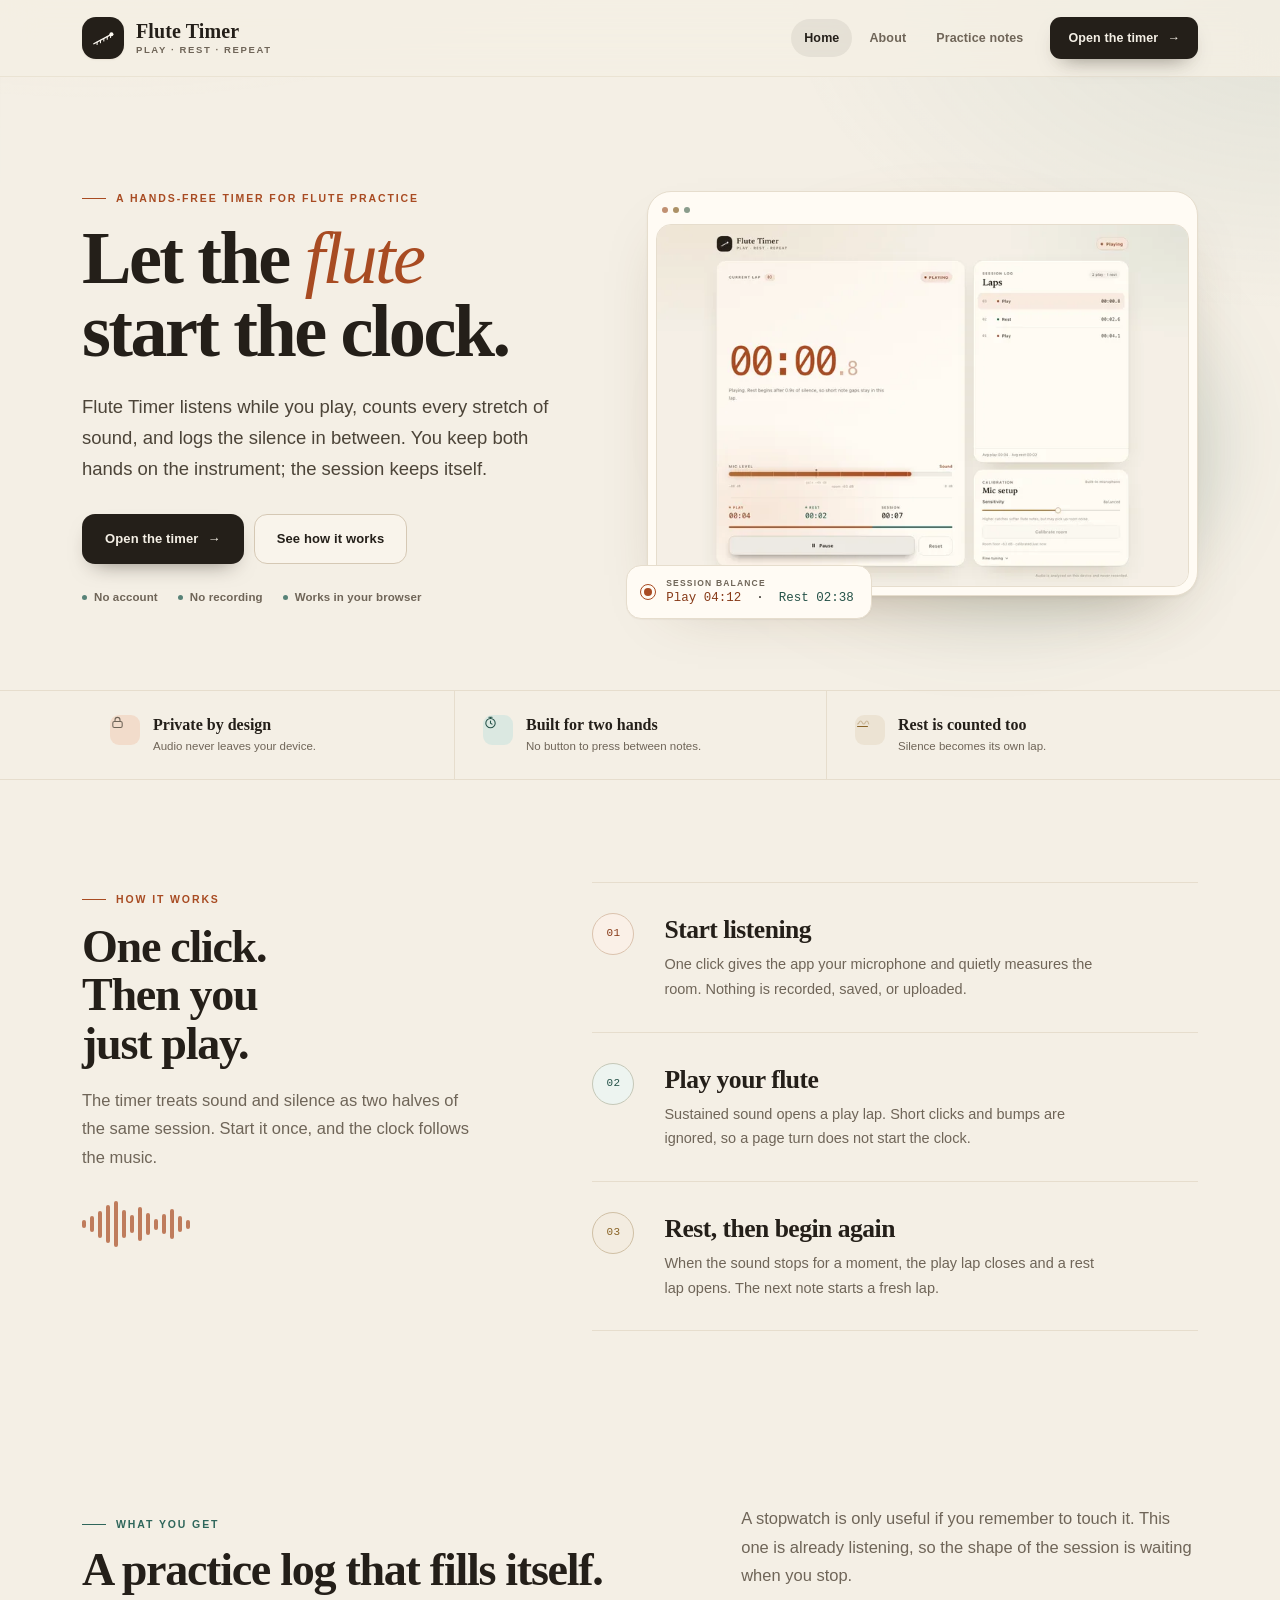
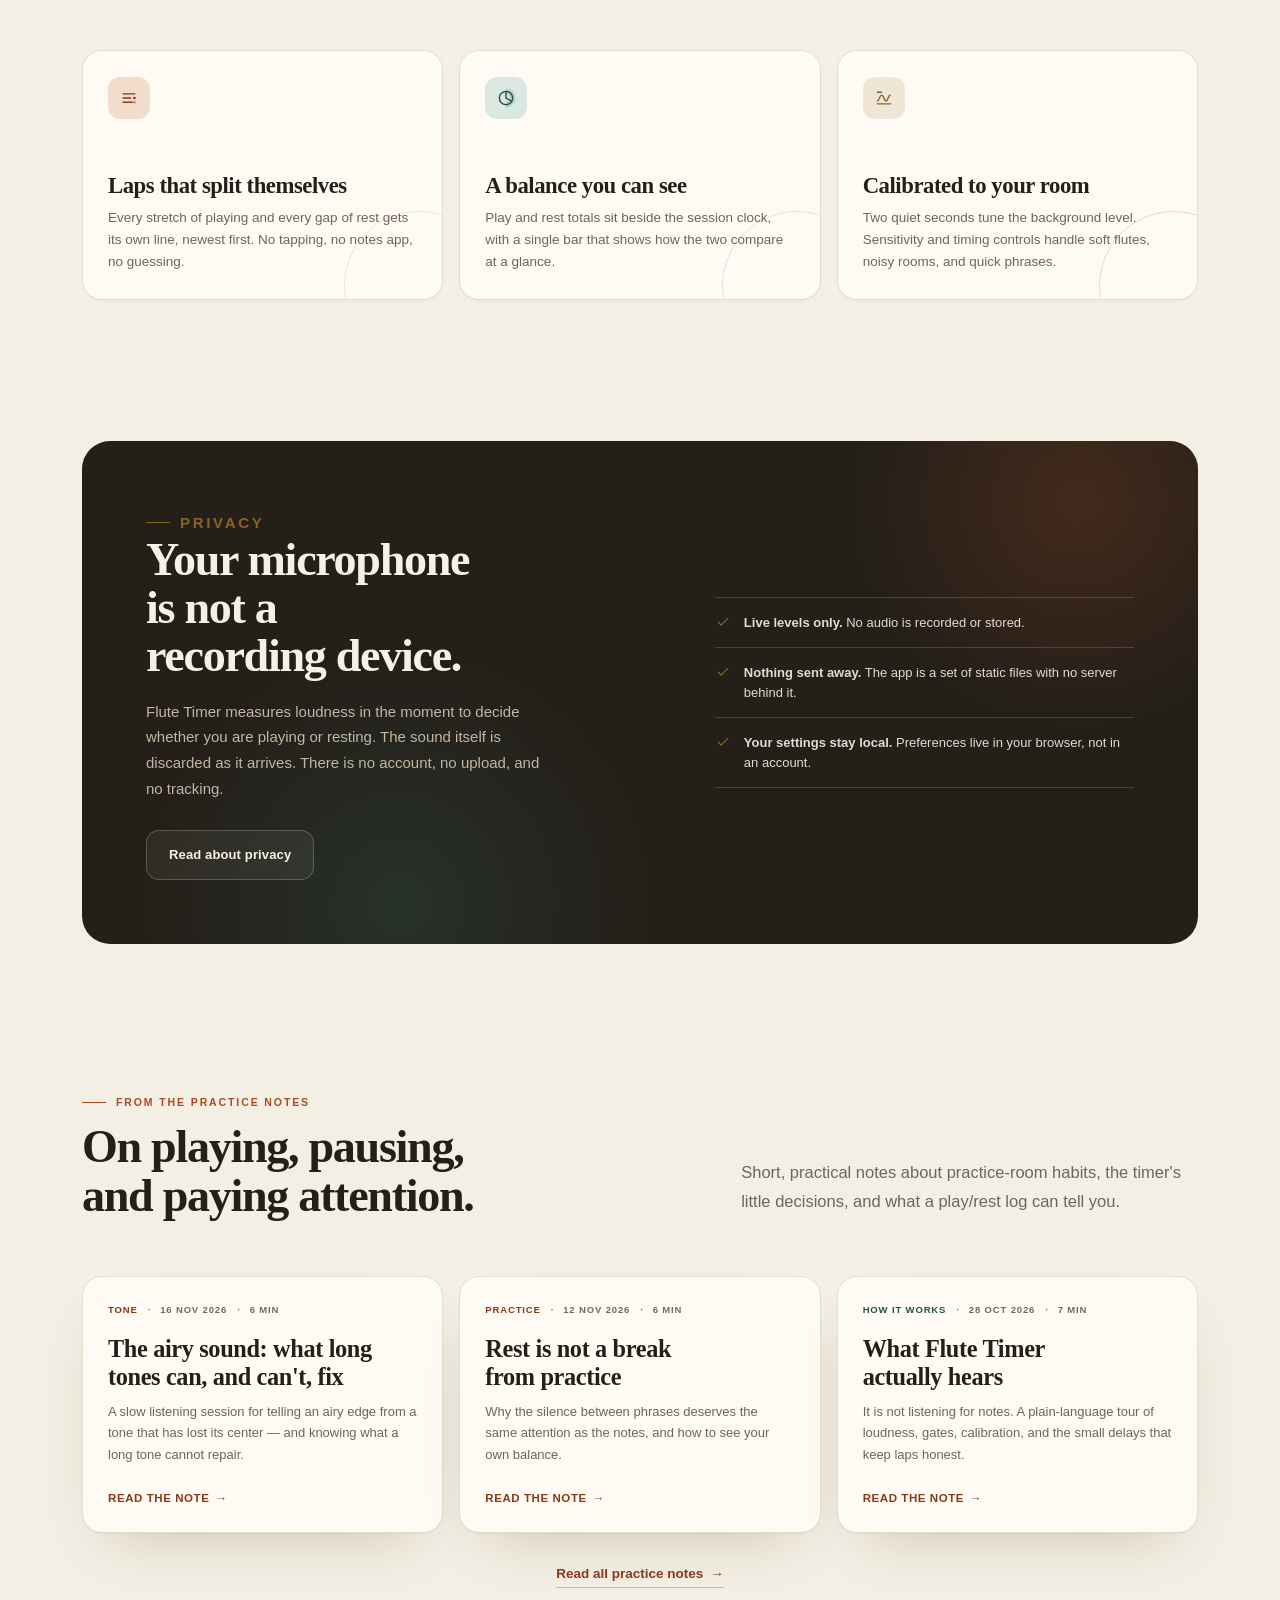
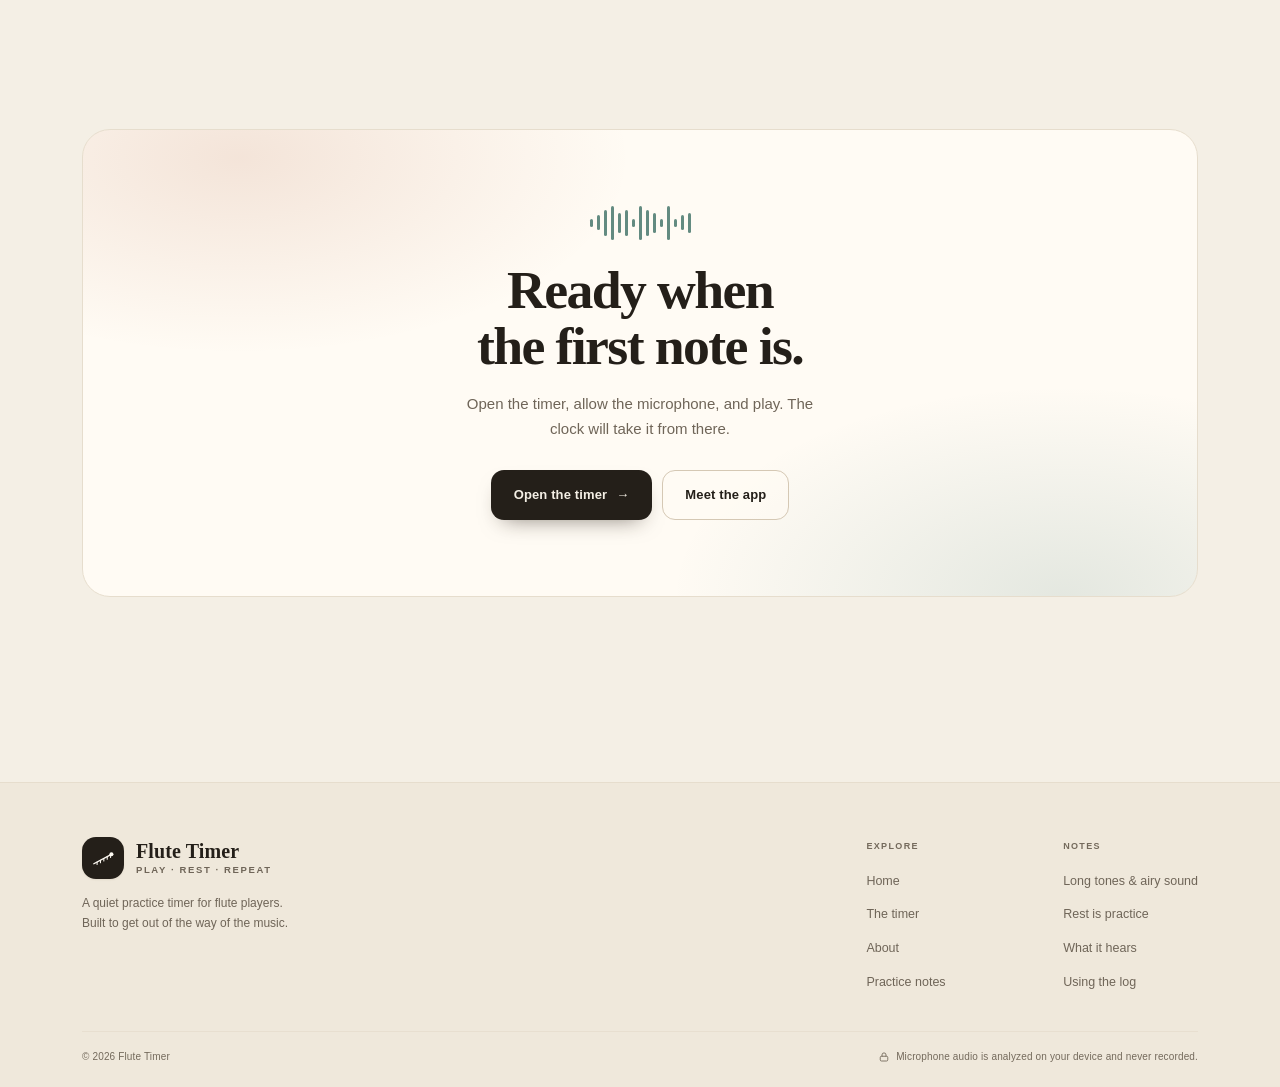
==== commit bb22cfb0: "Add note on long tones and airy sound" ====
--- a/index.html
+++ b/index.html
@@ -253,6 +253,17 @@
         </div>
 
         <div class="post-grid">
+          <a class="post-card" href="blog/long-tones-and-airy-sound.html">
+            <span class="post-card__meta">
+              <span class="post-card__category">Tone</span>
+              <span>16 Nov 2026</span>
+              <span>6 min</span>
+            </span>
+            <h3>The airy sound: what long tones can, and can't, fix</h3>
+            <p>A slow listening session for telling an airy edge from a tone that has lost its center — and knowing what a long tone cannot repair.</p>
+            <span class="post-card__more">Read the note</span>
+          </a>
+
           <a class="post-card" href="blog/why-rest-is-practice.html">
             <span class="post-card__meta">
               <span class="post-card__category">Practice</span>
@@ -272,17 +283,6 @@
             </span>
             <h3>What Flute Timer actually hears</h3>
             <p>It is not listening for notes. A plain-language tour of loudness, gates, calibration, and the small delays that keep laps honest.</p>
-            <span class="post-card__more">Read the note</span>
-          </a>
-
-          <a class="post-card" href="blog/making-a-practice-log.html">
-            <span class="post-card__meta">
-              <span class="post-card__category post-card__category--gold">Notebook</span>
-              <span>14 Oct 2026</span>
-              <span>5 min</span>
-            </span>
-            <h3>Three ways to use a play/rest log</h3>
-            <p>For warm-ups, for repeated passages, and for the quiet audit at the end of a week. None of them turn practice into a score.</p>
             <span class="post-card__more">Read the note</span>
           </a>
         </div>
@@ -343,6 +343,7 @@
         <div class="site-footer__col">
           <h2>Notes</h2>
           <ul>
+            <li><a href="blog/long-tones-and-airy-sound.html">Long tones &amp; airy sound</a></li>
             <li><a href="blog/why-rest-is-practice.html">Rest is practice</a></li>
             <li><a href="blog/how-the-timer-hears-you.html">What it hears</a></li>
             <li><a href="blog/making-a-practice-log.html">Using the log</a></li>
